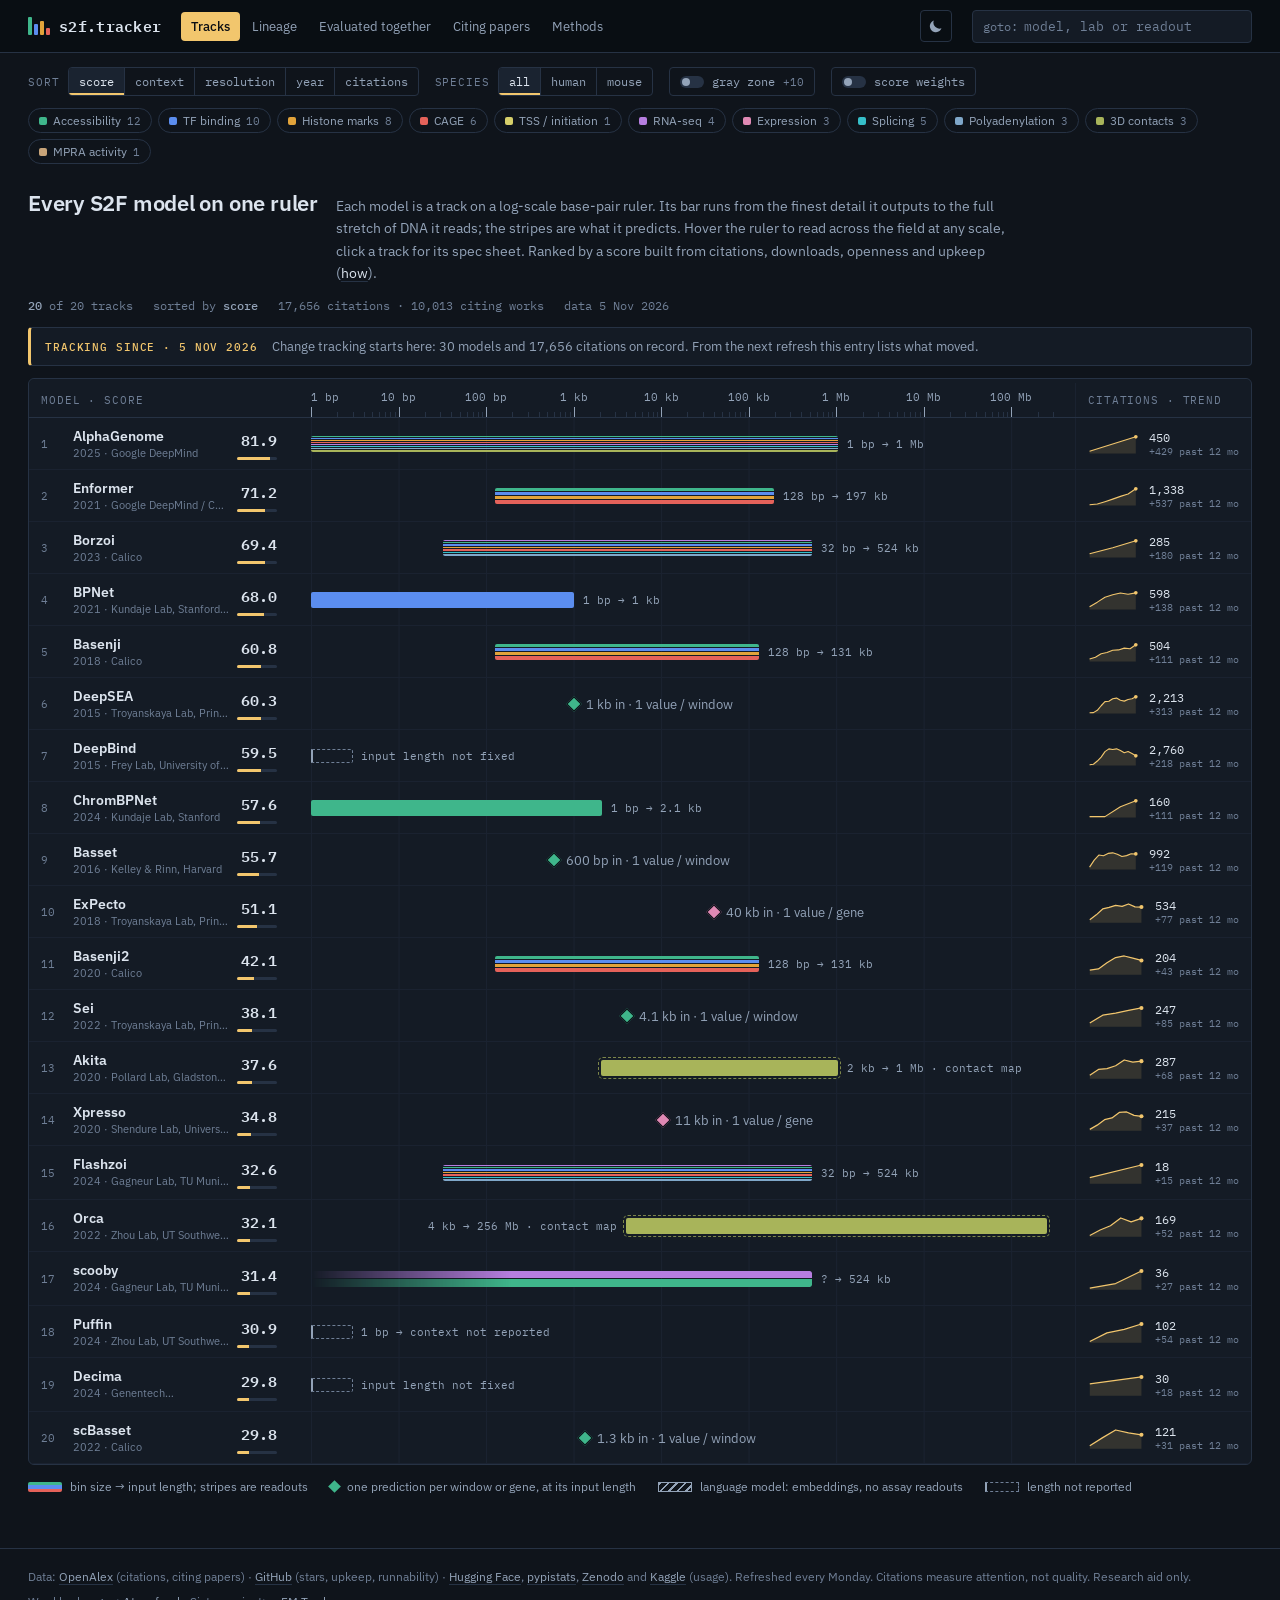
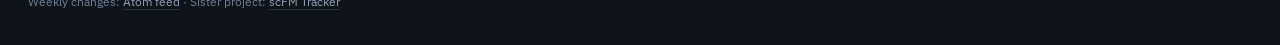
==== index.html @ 0fd6cc54 "feat: toggle for light background mode" ====
<!DOCTYPE html>
<html lang="en">
<head>
<meta charset="utf-8">
<meta name="viewport" content="width=device-width, initial-scale=1, viewport-fit=cover">
<title>S2F Tracker — sequence-to-function models, mapped</title>
<meta name="description" content="Every sequence-to-function model drawn on one base-pair ruler: how much DNA it reads, how finely it predicts, what it predicts, and whether anyone cites, downloads or maintains it.">
<link rel="canonical" href="https://eastmanmd.github.io/S2F-tracker/">
<meta property="og:type" content="website">
<meta property="og:site_name" content="S2F Tracker">
<meta property="og:url" content="https://eastmanmd.github.io/S2F-tracker/">
<meta property="og:title" content="Sequence-to-Function Model Tracker">
<meta property="og:description" content="Every sequence-to-function model on one base-pair ruler, ranked by citations, real usage and upkeep.">
<meta name="twitter:card" content="summary">
<meta name="theme-color" content="#0a0e14">
<link rel="alternate" type="application/atom+xml" title="S2F Tracker — weekly changes" href="feed.xml">
<link rel="preconnect" href="https://fonts.googleapis.com">
<link rel="preconnect" href="https://fonts.gstatic.com" crossorigin>
<link rel="stylesheet" href="https://fonts.googleapis.com/css2?family=IBM+Plex+Mono:wght@400;500;600&family=IBM+Plex+Sans:ital,wght@0,400;0,500;0,600;1,400&display=swap">
<link rel="stylesheet" href="styles.css">
<script>/* set the saved theme before first paint, so a light-mode visitor never sees a dark flash */
try { if (localStorage.getItem("s2f-theme") === "light") document.documentElement.dataset.theme = "light"; } catch (e) {}</script>
</head>
<body>
<a class="skip" href="#main">Skip to content</a>

<header class="bar" id="bar">
  <div class="wrap bar-in">
    <a class="brand" href="#v=tracks" aria-label="S2F Tracker home">
      <span class="logo" aria-hidden="true"><i class="nt-a"></i><i class="nt-c"></i><i class="nt-g"></i><i class="nt-t"></i></span>
      <span>s2f.tracker</span>
    </a>
    <nav class="nav" aria-label="Views">
      <a href="#v=tracks" data-view="tracks">Tracks</a>
      <a href="#v=lineage" data-view="lineage">Lineage</a>
      <a href="#v=pairs" data-view="pairs">Evaluated together</a>
      <a href="#v=papers" data-view="papers">Citing papers</a>
      <a href="#v=methods" data-view="methods">Methods</a>
    </nav>
    <button class="theme" id="theme-btn" type="button" aria-label="Switch to light background" title="Switch to light background">
      <svg class="moon" viewBox="0 0 16 16" aria-hidden="true"><path d="M13.5 10.2A6 6 0 0 1 5.8 2.5a6 6 0 1 0 7.7 7.7z" fill="currentColor"/></svg>
      <svg class="sun" viewBox="0 0 16 16" aria-hidden="true"><circle cx="8" cy="8" r="3.2" fill="currentColor"/><g stroke="currentColor" stroke-width="1.4" stroke-linecap="round"><path d="M8 1v1.6M8 13.4V15M1 8h1.6M13.4 8H15M3 3l1.1 1.1M11.9 11.9 13 13M3 13l1.1-1.1M11.9 4.1 13 3"/></g></svg>
    </button>
    <label class="goto"><span>goto:</span><input id="q" type="search" placeholder="model, lab or readout" autocomplete="off" spellcheck="false"></label>
  </div>
</header>

<main id="main" class="wrap">
  <div id="loading" class="loading">Loading data…</div>
  <div id="load-error" class="load-error" hidden></div>

  <!-- shared controls: shown on the views that filter models -->
  <section class="controls" id="controls" hidden aria-label="Filters">
    <div class="ctl-row">
      <div class="ctl" id="ctl-sort"><span>sort</span>
        <div class="seg"><button data-sort="score">score</button><button data-sort="context">context</button><button data-sort="resolution">resolution</button><button data-sort="year">year</button><button data-sort="citations">citations</button></div>
      </div>
      <div class="ctl"><span>species</span>
        <div class="seg"><button data-sp="all">all</button><button data-sp="human">human</button><button data-sp="mouse">mouse</button></div>
      </div>
      <button class="toggle" data-gray type="button"><i aria-hidden="true"></i>gray zone <small id="gray-count"></small></button>
      <button class="toggle" id="weights-btn" type="button" aria-expanded="false" aria-controls="weights"><i aria-hidden="true"></i>score weights</button>
    </div>
    <div class="weights" id="weights" hidden></div>
    <div class="chips" id="chips" role="group" aria-label="Readouts"></div>
  </section>

  <section id="view-tracks" class="view" hidden></section>
  <section id="view-lineage" class="view" hidden></section>
  <section id="view-pairs" class="view" hidden></section>
  <section id="view-papers" class="view" hidden></section>
  <section id="view-methods" class="view" hidden></section>
</main>

<footer class="foot wrap">
  <p>Data: <a href="https://openalex.org/" rel="noopener">OpenAlex</a> (citations, citing papers) ·
    <a href="https://docs.github.com/rest" rel="noopener">GitHub</a> (stars, upkeep, runnability) ·
    <a href="https://huggingface.co/" rel="noopener">Hugging Face</a>,
    <a href="https://pypistats.org/" rel="noopener">pypistats</a>,
    <a href="https://zenodo.org/" rel="noopener">Zenodo</a> and
    <a href="https://www.kaggle.com/models" rel="noopener">Kaggle</a> (usage).
    Refreshed every Monday. Citations measure attention, not quality. Research aid only.</p>
  <p>Weekly changes: <a href="feed.xml">Atom feed</a> · Sister project: <a href="https://eastmanmd.github.io/scFM-tracker/" rel="noopener">scFM Tracker</a></p>
</footer>

<aside class="drawer" id="drawer" aria-label="Model details" tabindex="-1" hidden></aside>
<div class="scrim" id="scrim" hidden></div>
<script src="app.js"></script>
</body>
</html>
---- styles.css ----
/* S2F Tracker — genome-browser look. Dark only: the readout colours are
   tuned against slate, and a light variant would need a second palette. */
:root{
  color-scheme:dark;
  --deep:#0a0e14; --bg:#0f141b; --panel:#141b25; --raise:#1a2330; --line:#263244; --grid:#1a2230;
  --ink:#dce4ee; --ink2:#93a3b8; --dim:#6f7f96; --hi:#f2c66d; --sel:#1b2738; --bad:#e5625a; --good:#3fb68b;
  --r-access:#3fb68b; --r-tf:#5b8def; --r-histone:#e2a33a; --r-cage:#e5625a; --r-rna:#b67ee0;
  --r-expr:#e089b4; --r-splice:#36bfc9; --r-contact:#a8b45a; --r-mpra:#c8a479; --r-polya:#7fa7c9; --r-tss:#d6cf6a;
  --c-core:#dce4ee; --c-derivative:#f2c66d; --c-gray:#64738a;
  --sans:"IBM Plex Sans",system-ui,-apple-system,"Segoe UI",sans-serif;
  --mono:"IBM Plex Mono",ui-monospace,SFMono-Regular,Menlo,monospace;
  --barh:52px;
  --on-hi:#0a0e14; --hi-soft:rgba(242,198,109,.14); --scrim:rgba(5,8,12,.55); --shadow:rgba(0,0,0,.4);
}
/* light background: same layout, darker readout colours so thin stripes and
   small labels keep their contrast on white */
:root[data-theme="light"]{
  color-scheme:light;
  --deep:#ffffff; --bg:#f4f6f9; --panel:#ffffff; --raise:#eef2f6; --line:#d3dae3; --grid:#e7ebf0;
  --ink:#16202c; --ink2:#46566b; --dim:#647184; --hi:#9a6a0c; --sel:#fbf1d9; --bad:#c2412f; --good:#1d8459;
  --r-access:#1f9a6b; --r-tf:#3a6cd6; --r-histone:#c4821a; --r-cage:#d0473e; --r-rna:#9157c7;
  --r-expr:#c8568d; --r-splice:#1a97a3; --r-contact:#7a872b; --r-mpra:#9c7b4b; --r-polya:#4d7ca6; --r-tss:#a3951b;
  --on-hi:#ffffff; --hi-soft:rgba(154,106,12,.12); --scrim:rgba(20,28,40,.35); --shadow:rgba(20,28,40,.18);
}
*,*::before,*::after{box-sizing:border-box}
html{-webkit-text-size-adjust:100%;scroll-padding-top:calc(var(--barh) + 12px)}
body{margin:0;background:var(--bg);color:var(--ink);font:14px/1.5 var(--sans);-webkit-font-smoothing:antialiased;overflow-x:hidden}
a{color:var(--ink);text-decoration-color:var(--line);text-underline-offset:3px}
a:hover{text-decoration-color:var(--hi)}
button{font:inherit;color:inherit;background:none;border:0;padding:0;cursor:pointer}
:focus-visible{outline:2px solid var(--hi);outline-offset:2px}
[hidden]{display:none!important}
.wrap{width:100%;max-width:1320px;margin-inline:auto;padding-inline:max(16px,env(safe-area-inset-left,0px)) max(16px,env(safe-area-inset-right,0px))}
@media (min-width:900px){.wrap{padding-inline:28px}}
.skip{position:absolute;left:-9999px;top:8px;z-index:100;background:var(--hi);color:var(--on-hi);padding:6px 10px;border-radius:3px}
.skip:focus{left:8px}
.mono{font-family:var(--mono)}
.dim{color:var(--dim)}

/* ---------- top bar ---------- */
.bar{position:sticky;top:0;z-index:30;background:color-mix(in srgb,var(--deep) 94%,transparent);backdrop-filter:blur(8px);border-bottom:1px solid var(--line);padding-top:env(safe-area-inset-top,0px)}
.bar-in{display:flex;align-items:center;gap:8px 20px;min-height:var(--barh)}
.brand{display:flex;align-items:center;gap:9px;font:600 15px var(--mono);letter-spacing:.02em;color:var(--ink);text-decoration:none;white-space:nowrap}
.logo{display:grid;grid-template-columns:repeat(4,4px);gap:2px;height:18px;align-items:end}
.logo i{display:block;border-radius:1px}
.nt-a{height:100%;background:var(--r-access)}.nt-c{height:60%;background:var(--r-tf)}.nt-g{height:80%;background:var(--r-histone)}.nt-t{height:40%;background:var(--r-cage)}
.nav{display:flex;gap:2px;overflow-x:auto;scrollbar-width:none}
.nav::-webkit-scrollbar{display:none}
.nav a{padding:6px 10px;border-radius:4px;font:13px var(--sans);color:var(--ink2);text-decoration:none;white-space:nowrap}
.nav a:hover{color:var(--ink);background:var(--raise)}
.nav a[aria-current="page"]{color:var(--on-hi);background:var(--hi);font-weight:500}
.theme{margin-left:auto;flex:none;display:inline-grid;place-items:center;width:32px;height:32px;border:1px solid var(--line);border-radius:4px;color:var(--ink2)}
.theme:hover{border-color:var(--hi);color:var(--ink)}
.theme svg{width:16px;height:16px}
.theme .sun{display:none}
:root[data-theme="light"] .theme .sun{display:block}
:root[data-theme="light"] .theme .moon{display:none}
.goto{flex:0 1 280px;min-width:0;display:flex;align-items:center;gap:6px;background:var(--panel);border:1px solid var(--line);border-radius:4px;padding:0 10px}
.goto:focus-within{border-color:var(--hi)}
.goto span{font:12px var(--mono);color:var(--dim)}
.goto input{flex:1;min-width:0;background:transparent;border:0;outline:none;color:var(--ink);font:13px var(--mono);padding:7px 0}
.goto input::placeholder{color:var(--dim)}
@media (max-width:860px){
  .bar-in{flex-wrap:wrap;padding-block:8px;gap:8px 12px}
  .nav{order:3;flex-basis:100%;margin-inline:-6px}
  .goto{flex:1 1 160px}
}

/* ---------- shared bits ---------- */
main{padding-bottom:40px;min-height:60vh}
.loading,.load-error{padding:48px 0;font:13px var(--mono);color:var(--dim)}
.load-error{color:var(--bad)}
.view-head{display:flex;flex-wrap:wrap;align-items:baseline;gap:6px 18px;padding-block:22px 6px}
.view-head h1{margin:0;font:600 22px/1.2 var(--sans);letter-spacing:-.01em}
.lede{margin:0;flex-basis:100%;max-width:86ch;color:var(--ink2);font-size:14px;line-height:1.6}
.status{display:flex;flex-wrap:wrap;gap:4px 20px;padding-block:6px 12px;font:12px/1.5 var(--mono);color:var(--dim)}
.status b{color:var(--ink2);font-weight:500}
.eyebrow{margin:0;font:11px var(--mono);color:var(--dim);text-transform:uppercase;letter-spacing:.1em}
.panel{border:1px solid var(--line);border-radius:6px;background:var(--panel)}
.empty{padding:28px 16px;font:13px var(--mono);color:var(--dim)}
.btn{display:inline-flex;align-items:center;gap:6px;padding:6px 11px;border:1px solid var(--line);border-radius:4px;font:12px var(--mono);color:var(--ink2)}
.btn:hover{border-color:var(--hi);color:var(--ink)}
.tag{display:inline-block;font:500 10px/1.6 var(--mono);text-transform:uppercase;letter-spacing:.06em;color:var(--hi)}
.tag.g{color:var(--dim)}

/* ---------- controls ---------- */
.controls{padding-top:14px}
.ctl-row{display:flex;flex-wrap:wrap;align-items:center;gap:10px 16px}
.ctl{display:flex;flex-wrap:wrap;align-items:center;gap:8px}
.ctl>span{font:11px var(--mono);color:var(--dim);text-transform:uppercase;letter-spacing:.08em}
.seg{display:inline-flex;border:1px solid var(--line);border-radius:4px;overflow:hidden;max-width:100%;overflow-x:auto;scrollbar-width:none}
.seg button{padding:6px 10px;font:12px var(--mono);color:var(--ink2);white-space:nowrap}
.seg button+button{border-left:1px solid var(--line)}
.seg button:hover{color:var(--ink)}
.seg button[aria-pressed="true"]{background:var(--raise);color:var(--ink);box-shadow:inset 0 -2px 0 var(--hi)}
.toggle{display:inline-flex;align-items:center;gap:8px;padding:6px 10px;border:1px solid var(--line);border-radius:4px;font:12px var(--mono);color:var(--ink2)}
.toggle small{color:var(--dim);font-size:11px}
.toggle i{width:24px;height:12px;border-radius:6px;background:var(--line);position:relative;flex:none}
.toggle i::after{content:"";position:absolute;top:2px;left:2px;width:8px;height:8px;border-radius:50%;background:var(--ink2);transition:left .15s}
.toggle[aria-pressed="true"],.toggle[aria-expanded="true"]{color:var(--ink)}
.toggle[aria-pressed="true"] i,.toggle[aria-expanded="true"] i{background:var(--hi)}
.toggle[aria-pressed="true"] i::after,.toggle[aria-expanded="true"] i::after{left:14px;background:var(--deep)}
.chips{display:flex;flex-wrap:wrap;gap:6px;padding-block:12px 4px}
.chip{display:inline-flex;align-items:center;gap:6px;padding:4px 10px;border:1px solid var(--line);border-radius:999px;font:12px var(--sans);color:var(--ink2)}
.chip i{width:8px;height:8px;border-radius:2px;background:var(--c)}
.chip small{font:11px var(--mono);color:var(--dim)}
button.chip:hover{color:var(--ink);border-color:var(--c)}
.chip[aria-pressed="true"]{color:var(--ink);border-color:var(--c);background:color-mix(in srgb,var(--c) 18%,transparent)}
.chip.clear{border-style:dashed}

/* weights */
.weights{margin-top:12px;padding:14px 16px;border:1px solid var(--line);border-radius:6px;background:var(--panel)}
.w-grid{display:grid;grid-template-columns:repeat(auto-fit,minmax(180px,1fr));gap:12px 22px}
.w-item label{display:flex;justify-content:space-between;gap:8px;font:12px var(--sans);color:var(--ink2)}
.w-item label b{font:500 12px var(--mono);color:var(--ink)}
.w-item small{display:block;font-size:11px;color:var(--dim);line-height:1.4;margin-top:2px}
.w-item input{width:100%;accent-color:var(--hi);margin:6px 0 0}
.w-foot{display:flex;flex-wrap:wrap;align-items:center;gap:8px 16px;margin-top:12px;font:12px var(--mono);color:var(--dim)}
.w-foot .btn{margin-left:auto}

/* ---------- tracks ---------- */
.changes{display:flex;flex-wrap:wrap;align-items:baseline;gap:4px 14px;margin-bottom:12px;padding:9px 14px;border:1px solid var(--line);border-left:3px solid var(--hi);border-radius:4px;background:var(--panel);font-size:13px;color:var(--ink2)}
.changes b{font:500 11px var(--mono);color:var(--hi);text-transform:uppercase;letter-spacing:.08em}
.changes ul{display:contents;list-style:none}
.changes li{margin:0}
.grid{position:relative;border:1px solid var(--line);border-radius:6px;background:var(--panel);overflow:clip}
.head,.row{display:grid;grid-template-columns:260px minmax(0,1fr) 176px}
.head{position:sticky;top:calc(var(--barh) + env(safe-area-inset-top,0px));z-index:5;background:var(--panel);border-bottom:1px solid var(--line);border-radius:6px 6px 0 0}
.hcell{padding:10px 12px;font:11px var(--mono);color:var(--dim);text-transform:uppercase;letter-spacing:.08em;align-self:end}
.hs{border-left:1px solid var(--grid)}
.trk{padding-inline:22px;min-width:0}
.in{position:relative;height:100%;min-height:50px;background-image:linear-gradient(to right,var(--grid) 1px,transparent 1px);background-size:calc(100% / 8.4771) 100%}
.ruler{min-height:38px;background-image:none}
.tk{position:absolute;bottom:0;width:1px;height:5px;background:var(--line)}
.tk.maj{height:10px;background:var(--ink2)}
.tl{position:absolute;bottom:13px;transform:translateX(-50%);font:11px var(--mono);color:var(--ink2);white-space:nowrap}
.row{border-bottom:1px solid var(--grid);cursor:pointer}
.row:last-of-type{border-bottom:0}
.row:hover{background:var(--raise)}
.row[aria-selected="true"]{background:var(--sel);box-shadow:inset 3px 0 0 var(--hi)}
.lab{display:grid;grid-template-columns:24px minmax(0,1fr) auto;gap:1px 8px;align-items:center;padding:9px 12px;min-width:0}
.rank{grid-row:1 / span 2;font:11px var(--mono);color:var(--dim);font-variant-numeric:tabular-nums}
.name{font:600 14px var(--sans);color:var(--ink);white-space:nowrap;overflow:hidden;text-overflow:ellipsis}
.meta{grid-column:2;font:11px var(--sans);color:var(--dim);white-space:nowrap;overflow:hidden;text-overflow:ellipsis}
.meta .tag{margin-left:6px}
.score{grid-column:3;grid-row:1 / span 2;display:grid;justify-items:end;gap:4px;font:600 15px var(--mono);color:var(--ink);font-variant-numeric:tabular-nums}
.score .delta{font:500 10px var(--mono)}
.meter{width:40px;height:3px;background:var(--line);border-radius:2px;overflow:hidden}
.meter i{display:block;height:100%;background:var(--hi)}
.tbar{position:absolute;top:50%;transform:translateY(-50%);height:16px;min-width:3px;display:flex;flex-direction:column;gap:1px;border-radius:2px;overflow:hidden}
.tbar span{flex:1;background:var(--c)}
.tbar.lm{background:repeating-linear-gradient(135deg,var(--ink2) 0 1.5px,transparent 1.5px 6px);border:1px solid var(--ink2)}
.tbar.cm{outline:1px dashed color-mix(in srgb,var(--r-contact) 70%,transparent);outline-offset:2px}
.dot{position:absolute;top:50%;width:11px;height:11px;transform:translate(-50%,-50%) rotate(45deg);background:var(--c);border:1px solid var(--deep)}
.unk{position:absolute;top:50%;transform:translateY(-50%);height:14px;width:42px;border:1px dashed var(--dim);border-left:2px solid var(--ink2);border-radius:0 2px 2px 0}
.bl{position:absolute;top:50%;transform:translateY(-50%);padding-left:9px;font:11px var(--mono);color:var(--ink2);white-space:nowrap;pointer-events:none}
.bl.dl{padding-left:12px}
.bl.ul{padding-left:50px}
.bl.over{padding:1px 6px;margin-right:2px;background:color-mix(in srgb,var(--panel) 88%,transparent);border-radius:3px}
.row:hover .bl.over{background:color-mix(in srgb,var(--raise) 88%,transparent)}
.bl.flip{transform:translate(-100%,-50%);padding-left:0;padding-right:9px}
.sp{display:flex;align-items:center;gap:10px;padding:6px 12px;border-left:1px solid var(--grid);font:12px var(--mono);font-variant-numeric:tabular-nums;color:var(--ink)}
.sp small{display:block;color:var(--dim);font-size:10px;white-space:nowrap}
.xh{position:absolute;top:0;bottom:0;width:1px;background:var(--hi);pointer-events:none;z-index:6;opacity:.85}
.tip{position:absolute;z-index:7;pointer-events:none;background:var(--deep);border:1px solid var(--hi);border-radius:4px;padding:7px 9px;font:11px/1.5 var(--mono);color:var(--ink2);white-space:nowrap}
.tip b{color:var(--hi);font-weight:600}
.legend{display:flex;flex-wrap:wrap;gap:8px 22px;padding-block:14px;font:12px var(--sans);color:var(--ink2)}
.legend span{display:inline-flex;align-items:center;gap:8px}
.lg-bar{width:34px;height:10px;border-radius:2px;background:linear-gradient(var(--r-access) 0 33%,var(--r-tf) 33% 66%,var(--r-cage) 66%)}
.lg-dot{width:9px;height:9px;transform:rotate(45deg);background:var(--r-access)}
.lg-lm{width:34px;height:10px;border:1px solid var(--ink2);background:repeating-linear-gradient(135deg,var(--ink2) 0 1.5px,transparent 1.5px 6px)}
.lg-unk{width:34px;height:10px;border:1px dashed var(--dim);border-left:2px solid var(--ink2)}
@media (max-width:860px){
  .head,.row{grid-template-columns:minmax(0,1fr)}
  .hl,.hs,.sp{display:none}
  .lab{padding-bottom:0}
  .tl.odd{display:none}
  .trk{padding-inline:16px}
  .in{min-height:40px}
}

/* ---------- drawer ---------- */
.drawer{position:fixed;top:0;right:0;bottom:0;z-index:45;width:min(500px,100%);overflow:auto;overscroll-behavior:contain;background:var(--panel);border-left:1px solid var(--line);box-shadow:-24px 0 48px var(--shadow);
  padding:calc(env(safe-area-inset-top,0px) + 18px) max(22px,env(safe-area-inset-right,0px)) calc(env(safe-area-inset-bottom,0px) + 32px) 22px;
  transform:translateX(100%);visibility:hidden;transition:transform .22s ease,visibility 0s linear .22s}
.drawer.open{transform:none;visibility:visible;transition:transform .22s ease}
.scrim{position:fixed;inset:0;z-index:40;background:var(--scrim)}
@media (min-width:1200px){.scrim{background:transparent}}
.close{float:right;font:11px var(--mono);color:var(--ink2);border:1px solid var(--line);border-radius:3px;padding:4px 8px}
.close:hover{border-color:var(--hi);color:var(--ink)}
.d-eye{margin:0;font:11px var(--mono);color:var(--hi);text-transform:uppercase;letter-spacing:.1em}
.d-name{margin:6px 0 2px;font:600 28px/1.1 var(--sans);color:var(--ink)}
.d-org{margin:0;font:13px var(--sans);color:var(--ink2)}
.d-note{margin:14px 0 0;font:14px/1.6 var(--sans);color:var(--ink)}
.d-h{margin:26px 0 10px;font:11px var(--mono);color:var(--dim);text-transform:uppercase;letter-spacing:.1em;display:flex;justify-content:space-between;gap:10px}
.d-h span{text-transform:none;letter-spacing:0}
.mini{position:relative;height:34px;border-bottom:1px solid var(--line);margin:18px 0 22px}
.mini .tbar{height:12px}
.mini .tl{bottom:auto;top:30px;font-size:10px;color:var(--dim)}
.mini .tk{bottom:-1px}
.dl{display:grid;grid-template-columns:auto minmax(0,1fr);gap:6px 18px;margin:0;font:13px var(--sans)}
.dl dt{color:var(--dim)}
.dl dd{margin:0;color:var(--ink);font:12.5px/1.5 var(--mono);overflow-wrap:anywhere}
.dl dd small{color:var(--dim);font-size:11px}
.comp{display:grid;grid-template-columns:118px minmax(0,1fr) 44px;align-items:center;gap:10px;font:12px var(--sans);color:var(--ink2);margin-bottom:7px}
.comp div{height:6px;background:var(--line);border-radius:3px;overflow:hidden}
.comp div i{display:block;height:100%;background:var(--hi)}
.comp b{font:500 12px var(--mono);color:var(--ink);text-align:right}
.comp.miss{color:var(--dim)}
.comp.miss div{background:repeating-linear-gradient(90deg,var(--line) 0 4px,transparent 4px 8px)}
.note{margin:8px 0 0;font-size:12px;line-height:1.5;color:var(--dim)}
.sig{display:grid;grid-template-columns:18px 104px minmax(0,1fr);gap:4px 8px;font-size:12.5px;align-items:baseline;margin-bottom:4px}
.sig .ok{color:var(--good)}.sig .no{color:var(--bad)}.sig .na{color:var(--dim)}
.sig span:last-child{color:var(--dim);font-size:12px}
.stack{display:flex;height:8px;border-radius:4px;overflow:hidden;background:var(--line);margin:4px 0 6px}
.stack i{display:block;height:100%}
.keys{display:flex;flex-wrap:wrap;gap:4px 14px;font:11.5px var(--mono);color:var(--ink2)}
.keys span{display:inline-flex;align-items:center;gap:6px}
.keys i{width:8px;height:8px;border-radius:2px}
.lin{display:flex;flex-wrap:wrap;align-items:center;gap:6px;font:12px var(--mono);color:var(--dim)}
.lin button{padding:4px 9px;border:1px solid var(--line);border-radius:3px;color:var(--ink)}
.lin button:hover{border-color:var(--hi)}
.lin .cur{padding:4px 9px;border-radius:3px;background:var(--hi);color:var(--on-hi)}
.plist{list-style:none;margin:0;padding:0}
.plist li{padding:9px 0;border-top:1px solid var(--grid)}
.plist li:first-child{border-top:0}
.ptitle{font-size:13.5px;line-height:1.45;color:var(--ink)}
.pmeta{font:11.5px/1.5 var(--mono);color:var(--dim);margin-top:2px}
.pmeta .u{color:var(--ink2)}
.u-application{color:var(--r-access)!important}.u-benchmark{color:var(--hi)!important}.u-extension{color:var(--r-tf)!important}.u-review{color:var(--r-rna)!important}
.more{margin-top:10px}
.pairs-mini{display:flex;flex-wrap:wrap;gap:6px}
.pairs-mini button{display:inline-flex;gap:6px;align-items:baseline;padding:4px 9px;border:1px solid var(--line);border-radius:3px;font:12px var(--mono);color:var(--ink)}
.pairs-mini button small{color:var(--dim)}
.pairs-mini button:hover{border-color:var(--hi)}

/* ---------- lineage ---------- */
.tree{overflow-x:auto;padding:6px 0 4px}
.tree svg{display:block;min-width:900px;width:100%;height:auto}
.tree .node{cursor:pointer}
.tree .node:hover circle,.tree .node:focus-visible circle{stroke:var(--hi);stroke-width:2.5}
.tree .node:focus{outline:none}

/* ---------- pairs ---------- */
.pairs-layout{display:grid;grid-template-columns:minmax(0,1fr) 340px;gap:20px;align-items:start}
@media (max-width:1100px){.pairs-layout{grid-template-columns:minmax(0,1fr)}}
.matrix-wrap{overflow:auto;padding:12px}
.matrix{border-collapse:separate;border-spacing:2px;font:11px var(--mono)}
.matrix th{font-weight:400;color:var(--ink2);white-space:nowrap}
.matrix thead th{height:110px;vertical-align:bottom;padding:0}
.matrix thead th div{writing-mode:vertical-rl;transform:rotate(180deg);padding:4px 0;margin-inline:auto}
.matrix tbody th{text-align:right;padding-right:6px}
.matrix td{width:24px;height:24px;min-width:24px;padding:0;text-align:center;border-radius:2px;color:var(--on-hi);font-variant-numeric:tabular-nums}
.matrix td button{width:100%;height:100%;font:inherit;color:inherit}
.matrix td.self{background:transparent}
.matrix td.zero{background:var(--grid)}
.matrix td.on{outline:2px solid var(--hi);outline-offset:1px}
.side h2{margin:0 0 4px;font:600 15px var(--sans)}
.side .panel{padding:14px 16px}
.toplist{list-style:none;margin:0;padding:0;counter-reset:t}
.toplist li{display:grid;grid-template-columns:22px minmax(0,1fr) auto;gap:8px;align-items:baseline;padding:6px 0;border-top:1px solid var(--grid);font-size:13px}
.toplist li:first-child{border-top:0}
.toplist li::before{counter-increment:t;content:counter(t);font:11px var(--mono);color:var(--dim)}
.toplist button{text-align:left;color:var(--ink)}
.toplist button:hover{color:var(--hi)}
.toplist b{font:500 12px var(--mono);color:var(--ink2)}

/* ---------- papers ---------- */
.pfilters{display:flex;flex-wrap:wrap;gap:10px 16px;align-items:center;padding-block:4px 14px}
.pfilters select{background:var(--panel);color:var(--ink);border:1px solid var(--line);border-radius:4px;padding:6px 8px;font:12px var(--mono);max-width:100%}
.papers{padding:4px 16px}
.papers .plist li{display:grid;grid-template-columns:92px minmax(0,1fr);gap:4px 16px;padding:12px 0}
.pdate{font:12px var(--mono);color:var(--dim);padding-top:2px}
.pmods{display:flex;flex-wrap:wrap;gap:4px;margin-top:6px}
.pmods button{font:11px var(--mono);padding:1px 7px;border:1px solid var(--line);border-radius:3px;color:var(--ink2)}
.pmods button:hover{border-color:var(--hi);color:var(--ink)}
@media (max-width:640px){.papers .plist li{grid-template-columns:minmax(0,1fr)}}

/* ---------- methods ---------- */
.prose{max-width:76ch;padding-bottom:20px}
.prose h2{margin:30px 0 8px;font:600 17px var(--sans)}
.prose p,.prose li{color:var(--ink2);line-height:1.65}
.prose strong{color:var(--ink);font-weight:600}
.prose code{font:12.5px var(--mono);color:var(--ink);background:var(--raise);padding:1px 5px;border-radius:3px}
.prose table{border-collapse:collapse;font-size:13px;margin:8px 0;width:100%}
.prose th,.prose td{text-align:left;padding:6px 10px 6px 0;border-bottom:1px solid var(--grid);vertical-align:top}
.prose th{font:11px var(--mono);color:var(--dim);text-transform:uppercase;letter-spacing:.06em;font-weight:400}
.prose td{color:var(--ink2)}
.prose td:first-child{color:var(--ink);white-space:nowrap}

/* ---------- footer ---------- */
.foot{border-top:1px solid var(--line);padding-block:18px calc(env(safe-area-inset-bottom,0px) + 28px);font-size:12px;color:var(--dim);line-height:1.6}
.foot p{margin:0 0 6px}
.foot a{color:var(--ink2)}

@media (prefers-reduced-motion:reduce){*{transition:none!important}}

/* phones: keep the filters to a few lines so the tracks start sooner */
@media (max-width:640px){
  .chips{flex-wrap:nowrap;overflow-x:auto;scrollbar-width:none;margin-inline:-16px;padding-inline:16px}
  .chips::-webkit-scrollbar{display:none}
  .chip{flex:none}
  .ctl-row{gap:8px 10px}
  .ctl{flex-wrap:nowrap;min-width:0;max-width:100%}
  .view-head h1{font-size:19px}
  .lede{font-size:13.5px}
  .changes{font-size:12.5px}
}
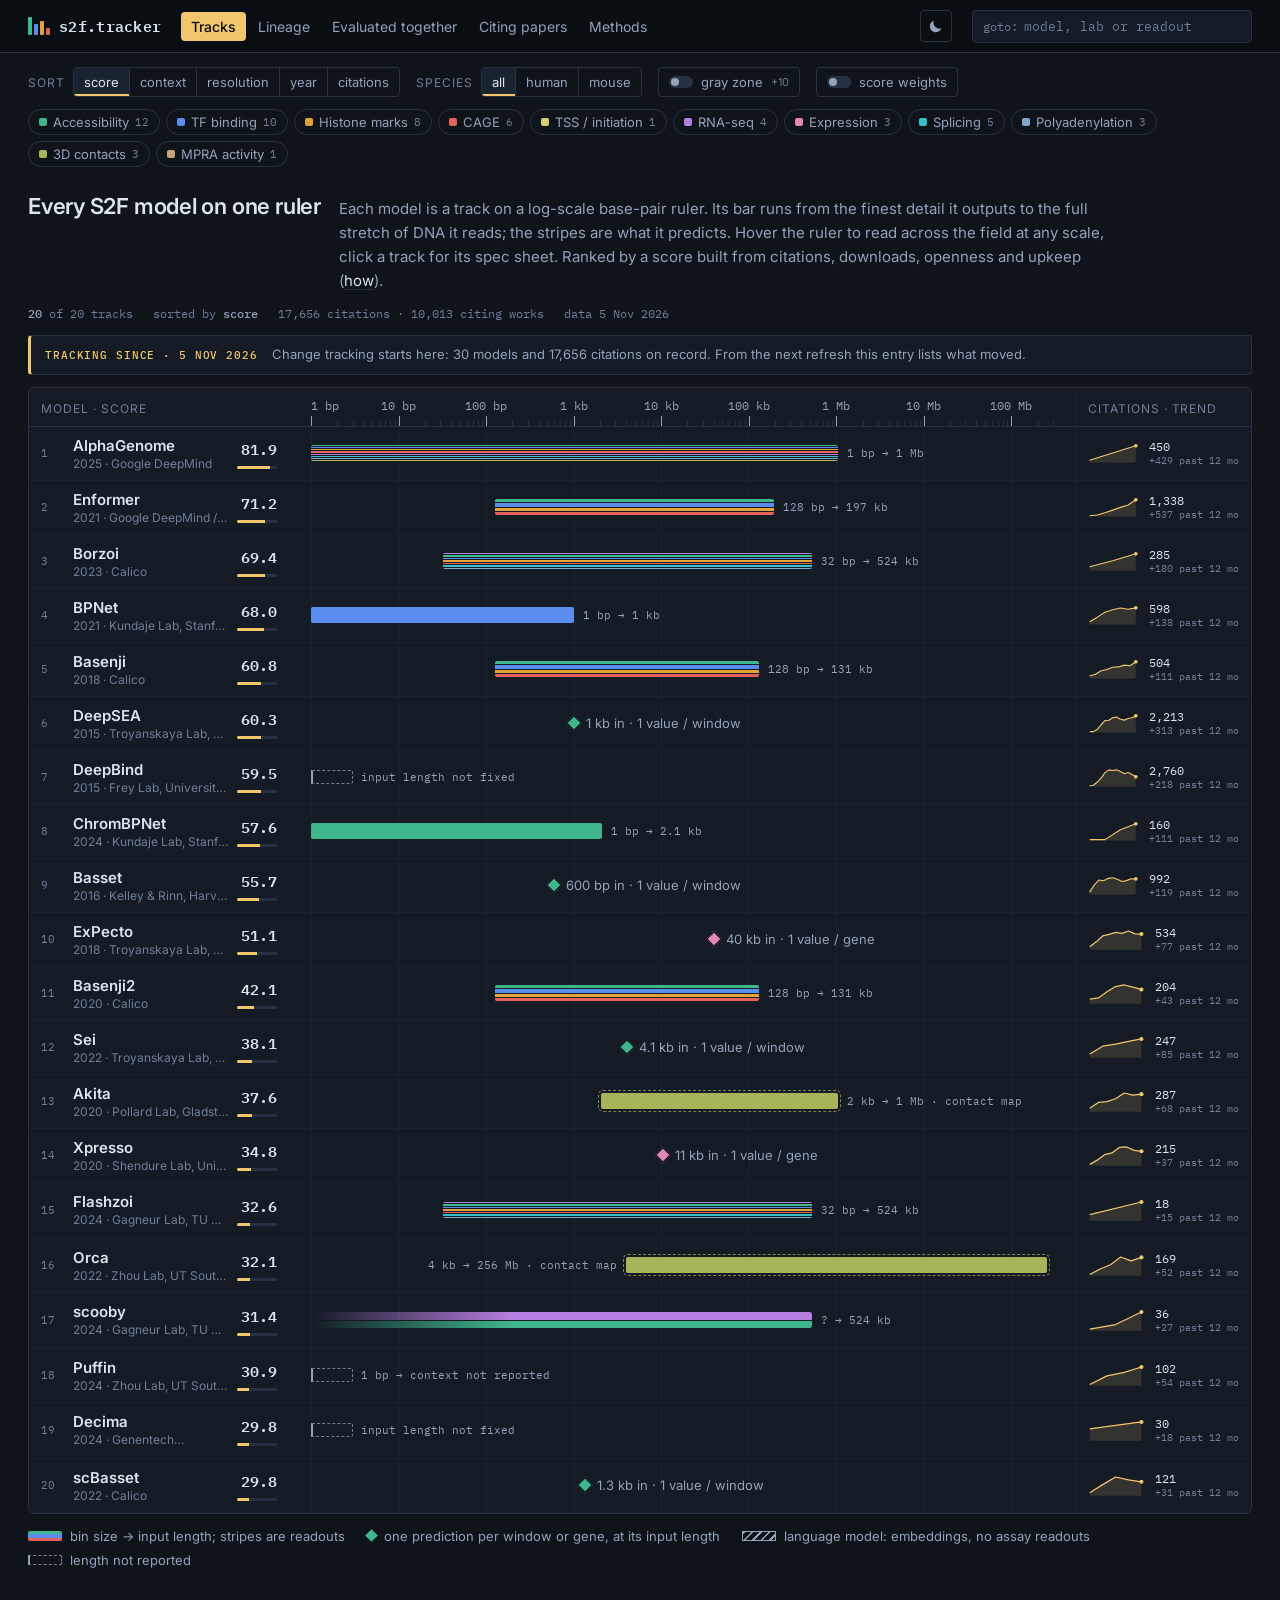
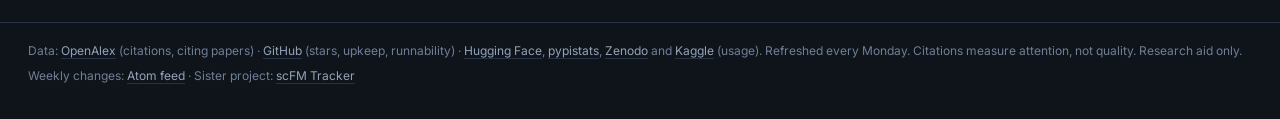
==== commit 4145f7a4: "update theme" ====
--- a/index.html
+++ b/index.html
@@ -16,7 +16,7 @@
 <link rel="alternate" type="application/atom+xml" title="S2F Tracker — weekly changes" href="feed.xml">
 <link rel="preconnect" href="https://fonts.googleapis.com">
 <link rel="preconnect" href="https://fonts.gstatic.com" crossorigin>
-<link rel="stylesheet" href="https://fonts.googleapis.com/css2?family=IBM+Plex+Mono:wght@400;500;600&family=IBM+Plex+Sans:ital,wght@0,400;0,500;0,600;1,400&display=swap">
+<link rel="stylesheet" href="https://fonts.googleapis.com/css2?family=IBM+Plex+Mono:wght@400;500;600&family=Inter:ital,wght@0,400;0,500;0,600;1,400&display=swap">
 <link rel="stylesheet" href="styles.css">
 <script>/* set the saved theme before first paint, so a light-mode visitor never sees a dark flash */
 try { if (localStorage.getItem("s2f-theme") === "light") document.documentElement.dataset.theme = "light"; } catch (e) {}</script>
--- a/styles.css
+++ b/styles.css
@@ -7,7 +7,7 @@
   --r-access:#3fb68b; --r-tf:#5b8def; --r-histone:#e2a33a; --r-cage:#e5625a; --r-rna:#b67ee0;
   --r-expr:#e089b4; --r-splice:#36bfc9; --r-contact:#a8b45a; --r-mpra:#c8a479; --r-polya:#7fa7c9; --r-tss:#d6cf6a;
   --c-core:#dce4ee; --c-derivative:#f2c66d; --c-gray:#64738a;
-  --sans:"IBM Plex Sans",system-ui,-apple-system,"Segoe UI",sans-serif;
+  --sans:"Inter",system-ui,-apple-system,"Segoe UI",sans-serif;
   --mono:"IBM Plex Mono",ui-monospace,SFMono-Regular,Menlo,monospace;
   --barh:52px;
   --on-hi:#0a0e14; --hi-soft:rgba(242,198,109,.14); --scrim:rgba(5,8,12,.55); --shadow:rgba(0,0,0,.4);
@@ -24,7 +24,7 @@
 }
 *,*::before,*::after{box-sizing:border-box}
 html{-webkit-text-size-adjust:100%;scroll-padding-top:calc(var(--barh) + 12px)}
-body{margin:0;background:var(--bg);color:var(--ink);font:14px/1.5 var(--sans);-webkit-font-smoothing:antialiased;overflow-x:hidden}
+body{margin:0;background:var(--bg);color:var(--ink);font:15px/1.5 var(--sans);-webkit-font-smoothing:antialiased;overflow-x:hidden}
 a{color:var(--ink);text-decoration-color:var(--line);text-underline-offset:3px}
 a:hover{text-decoration-color:var(--hi)}
 button{font:inherit;color:inherit;background:none;border:0;padding:0;cursor:pointer}
@@ -46,7 +46,7 @@
 .nt-a{height:100%;background:var(--r-access)}.nt-c{height:60%;background:var(--r-tf)}.nt-g{height:80%;background:var(--r-histone)}.nt-t{height:40%;background:var(--r-cage)}
 .nav{display:flex;gap:2px;overflow-x:auto;scrollbar-width:none}
 .nav::-webkit-scrollbar{display:none}
-.nav a{padding:6px 10px;border-radius:4px;font:13px var(--sans);color:var(--ink2);text-decoration:none;white-space:nowrap}
+.nav a{padding:6px 10px;border-radius:4px;font:14px var(--sans);color:var(--ink2);text-decoration:none;white-space:nowrap}
 .nav a:hover{color:var(--ink);background:var(--raise)}
 .nav a[aria-current="page"]{color:var(--on-hi);background:var(--hi);font-weight:500}
 .theme{margin-left:auto;flex:none;display:inline-grid;place-items:center;width:32px;height:32px;border:1px solid var(--line);border-radius:4px;color:var(--ink2)}
@@ -72,7 +72,7 @@
 .load-error{color:var(--bad)}
 .view-head{display:flex;flex-wrap:wrap;align-items:baseline;gap:6px 18px;padding-block:22px 6px}
 .view-head h1{margin:0;font:600 22px/1.2 var(--sans);letter-spacing:-.01em}
-.lede{margin:0;flex-basis:100%;max-width:86ch;color:var(--ink2);font-size:14px;line-height:1.6}
+.lede{margin:0;flex-basis:100%;max-width:86ch;color:var(--ink2);font-size:15px;line-height:1.6}
 .status{display:flex;flex-wrap:wrap;gap:4px 20px;padding-block:6px 12px;font:12px/1.5 var(--mono);color:var(--dim)}
 .status b{color:var(--ink2);font-weight:500}
 .eyebrow{margin:0;font:11px var(--mono);color:var(--dim);text-transform:uppercase;letter-spacing:.1em}
@@ -87,13 +87,13 @@
 .controls{padding-top:14px}
 .ctl-row{display:flex;flex-wrap:wrap;align-items:center;gap:10px 16px}
 .ctl{display:flex;flex-wrap:wrap;align-items:center;gap:8px}
-.ctl>span{font:11px var(--mono);color:var(--dim);text-transform:uppercase;letter-spacing:.08em}
+.ctl>span{font:12px var(--sans);color:var(--dim);text-transform:uppercase;letter-spacing:.08em}
 .seg{display:inline-flex;border:1px solid var(--line);border-radius:4px;overflow:hidden;max-width:100%;overflow-x:auto;scrollbar-width:none}
-.seg button{padding:6px 10px;font:12px var(--mono);color:var(--ink2);white-space:nowrap}
+.seg button{padding:6px 10px;font:13px var(--sans);color:var(--ink2);white-space:nowrap}
 .seg button+button{border-left:1px solid var(--line)}
 .seg button:hover{color:var(--ink)}
 .seg button[aria-pressed="true"]{background:var(--raise);color:var(--ink);box-shadow:inset 0 -2px 0 var(--hi)}
-.toggle{display:inline-flex;align-items:center;gap:8px;padding:6px 10px;border:1px solid var(--line);border-radius:4px;font:12px var(--mono);color:var(--ink2)}
+.toggle{display:inline-flex;align-items:center;gap:8px;padding:6px 10px;border:1px solid var(--line);border-radius:4px;font:13px var(--sans);color:var(--ink2)}
 .toggle small{color:var(--dim);font-size:11px}
 .toggle i{width:24px;height:12px;border-radius:6px;background:var(--line);position:relative;flex:none}
 .toggle i::after{content:"";position:absolute;top:2px;left:2px;width:8px;height:8px;border-radius:50%;background:var(--ink2);transition:left .15s}
@@ -101,7 +101,7 @@
 .toggle[aria-pressed="true"] i,.toggle[aria-expanded="true"] i{background:var(--hi)}
 .toggle[aria-pressed="true"] i::after,.toggle[aria-expanded="true"] i::after{left:14px;background:var(--deep)}
 .chips{display:flex;flex-wrap:wrap;gap:6px;padding-block:12px 4px}
-.chip{display:inline-flex;align-items:center;gap:6px;padding:4px 10px;border:1px solid var(--line);border-radius:999px;font:12px var(--sans);color:var(--ink2)}
+.chip{display:inline-flex;align-items:center;gap:6px;padding:4px 10px;border:1px solid var(--line);border-radius:999px;font:13px var(--sans);color:var(--ink2)}
 .chip i{width:8px;height:8px;border-radius:2px;background:var(--c)}
 .chip small{font:11px var(--mono);color:var(--dim)}
 button.chip:hover{color:var(--ink);border-color:var(--c)}
@@ -126,22 +126,22 @@
 .grid{position:relative;border:1px solid var(--line);border-radius:6px;background:var(--panel);overflow:clip}
 .head,.row{display:grid;grid-template-columns:260px minmax(0,1fr) 176px}
 .head{position:sticky;top:calc(var(--barh) + env(safe-area-inset-top,0px));z-index:5;background:var(--panel);border-bottom:1px solid var(--line);border-radius:6px 6px 0 0}
-.hcell{padding:10px 12px;font:11px var(--mono);color:var(--dim);text-transform:uppercase;letter-spacing:.08em;align-self:end}
+.hcell{padding:10px 12px;font:12px var(--sans);color:var(--dim);text-transform:uppercase;letter-spacing:.08em;align-self:end}
 .hs{border-left:1px solid var(--grid)}
 .trk{padding-inline:22px;min-width:0}
 .in{position:relative;height:100%;min-height:50px;background-image:linear-gradient(to right,var(--grid) 1px,transparent 1px);background-size:calc(100% / 8.4771) 100%}
 .ruler{min-height:38px;background-image:none}
 .tk{position:absolute;bottom:0;width:1px;height:5px;background:var(--line)}
 .tk.maj{height:10px;background:var(--ink2)}
-.tl{position:absolute;bottom:13px;transform:translateX(-50%);font:11px var(--mono);color:var(--ink2);white-space:nowrap}
+.tl{position:absolute;bottom:13px;transform:translateX(-50%);font:12px var(--mono);color:var(--ink2);white-space:nowrap}
 .row{border-bottom:1px solid var(--grid);cursor:pointer}
 .row:last-of-type{border-bottom:0}
 .row:hover{background:var(--raise)}
 .row[aria-selected="true"]{background:var(--sel);box-shadow:inset 3px 0 0 var(--hi)}
 .lab{display:grid;grid-template-columns:24px minmax(0,1fr) auto;gap:1px 8px;align-items:center;padding:9px 12px;min-width:0}
 .rank{grid-row:1 / span 2;font:11px var(--mono);color:var(--dim);font-variant-numeric:tabular-nums}
-.name{font:600 14px var(--sans);color:var(--ink);white-space:nowrap;overflow:hidden;text-overflow:ellipsis}
-.meta{grid-column:2;font:11px var(--sans);color:var(--dim);white-space:nowrap;overflow:hidden;text-overflow:ellipsis}
+.name{font:600 15px var(--sans);color:var(--ink);white-space:nowrap;overflow:hidden;text-overflow:ellipsis}
+.meta{grid-column:2;font:12px var(--sans);color:var(--dim);white-space:nowrap;overflow:hidden;text-overflow:ellipsis}
 .meta .tag{margin-left:6px}
 .score{grid-column:3;grid-row:1 / span 2;display:grid;justify-items:end;gap:4px;font:600 15px var(--mono);color:var(--ink);font-variant-numeric:tabular-nums}
 .score .delta{font:500 10px var(--mono)}
@@ -164,7 +164,7 @@
 .xh{position:absolute;top:0;bottom:0;width:1px;background:var(--hi);pointer-events:none;z-index:6;opacity:.85}
 .tip{position:absolute;z-index:7;pointer-events:none;background:var(--deep);border:1px solid var(--hi);border-radius:4px;padding:7px 9px;font:11px/1.5 var(--mono);color:var(--ink2);white-space:nowrap}
 .tip b{color:var(--hi);font-weight:600}
-.legend{display:flex;flex-wrap:wrap;gap:8px 22px;padding-block:14px;font:12px var(--sans);color:var(--ink2)}
+.legend{display:flex;flex-wrap:wrap;gap:8px 22px;padding-block:14px;font:13px var(--sans);color:var(--ink2)}
 .legend span{display:inline-flex;align-items:center;gap:8px}
 .lg-bar{width:34px;height:10px;border-radius:2px;background:linear-gradient(var(--r-access) 0 33%,var(--r-tf) 33% 66%,var(--r-cage) 66%)}
 .lg-dot{width:9px;height:9px;transform:rotate(45deg);background:var(--r-access)}
@@ -303,6 +303,6 @@
   .ctl-row{gap:8px 10px}
   .ctl{flex-wrap:nowrap;min-width:0;max-width:100%}
   .view-head h1{font-size:19px}
-  .lede{font-size:13.5px}
+  .lede{font-size:14px}
   .changes{font-size:12.5px}
 }
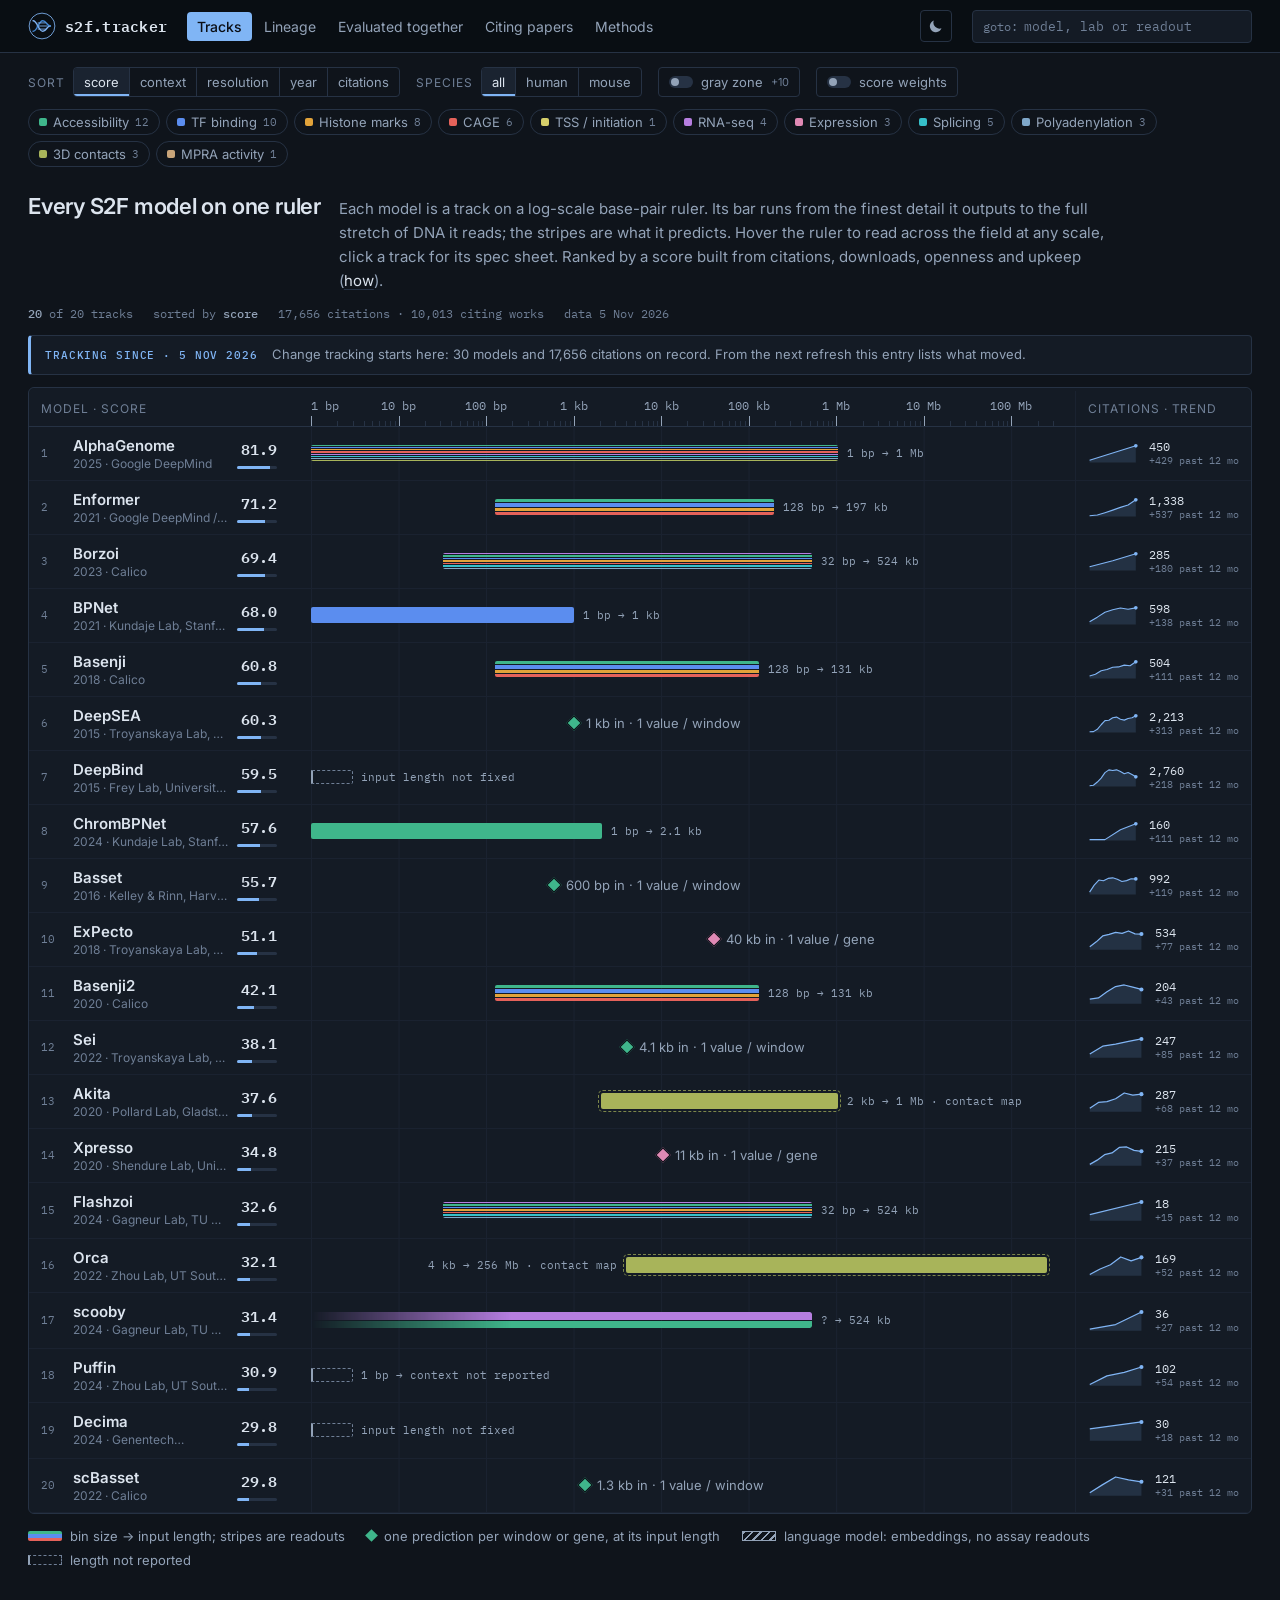
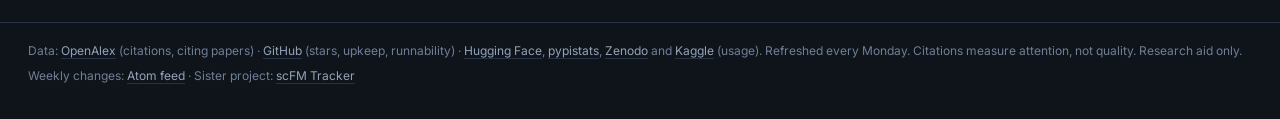
==== commit c08681b1: "add tracker icon logo" ====
--- a/index.html
+++ b/index.html
@@ -11,9 +11,13 @@
 <meta property="og:url" content="https://eastmanmd.github.io/S2F-tracker/">
 <meta property="og:title" content="Sequence-to-Function Model Tracker">
 <meta property="og:description" content="Every sequence-to-function model on one base-pair ruler, ranked by citations, real usage and upkeep.">
-<meta name="twitter:card" content="summary">
+<meta property="og:image" content="https://eastmanmd.github.io/S2F-tracker/assets/social-preview.png">
+<meta property="og:image:alt" content="S2F Tracker logo and the words sequence-to-function models, mapped">
+<meta name="twitter:card" content="summary_large_image">
+<meta name="twitter:image" content="https://eastmanmd.github.io/S2F-tracker/assets/social-preview.png">
 <meta name="theme-color" content="#0a0e14">
 <link rel="alternate" type="application/atom+xml" title="S2F Tracker — weekly changes" href="feed.xml">
+<link rel="icon" type="image/svg+xml" href="assets/logo.svg">
 <link rel="preconnect" href="https://fonts.googleapis.com">
 <link rel="preconnect" href="https://fonts.gstatic.com" crossorigin>
 <link rel="stylesheet" href="https://fonts.googleapis.com/css2?family=IBM+Plex+Mono:wght@400;500;600&family=Inter:ital,wght@0,400;0,500;0,600;1,400&display=swap">
@@ -27,7 +31,7 @@
 <header class="bar" id="bar">
   <div class="wrap bar-in">
     <a class="brand" href="#v=tracks" aria-label="S2F Tracker home">
-      <span class="logo" aria-hidden="true"><i class="nt-a"></i><i class="nt-c"></i><i class="nt-g"></i><i class="nt-t"></i></span>
+      <img class="logo" src="assets/logo.svg" alt="" width="28" height="28">
       <span>s2f.tracker</span>
     </a>
     <nav class="nav" aria-label="Views">
--- a/styles.css
+++ b/styles.css
@@ -3,24 +3,24 @@
 :root{
   color-scheme:dark;
   --deep:#0a0e14; --bg:#0f141b; --panel:#141b25; --raise:#1a2330; --line:#263244; --grid:#1a2230;
-  --ink:#dce4ee; --ink2:#93a3b8; --dim:#6f7f96; --hi:#f2c66d; --sel:#1b2738; --bad:#e5625a; --good:#3fb68b;
+  --ink:#dce4ee; --ink2:#93a3b8; --dim:#6f7f96; --hi:#80b5f5; --sel:#1b2738; --bad:#e5625a; --good:#3fb68b;
   --r-access:#3fb68b; --r-tf:#5b8def; --r-histone:#e2a33a; --r-cage:#e5625a; --r-rna:#b67ee0;
   --r-expr:#e089b4; --r-splice:#36bfc9; --r-contact:#a8b45a; --r-mpra:#c8a479; --r-polya:#7fa7c9; --r-tss:#d6cf6a;
   --c-core:#dce4ee; --c-derivative:#f2c66d; --c-gray:#64738a;
   --sans:"Inter",system-ui,-apple-system,"Segoe UI",sans-serif;
   --mono:"IBM Plex Mono",ui-monospace,SFMono-Regular,Menlo,monospace;
   --barh:52px;
-  --on-hi:#0a0e14; --hi-soft:rgba(242,198,109,.14); --scrim:rgba(5,8,12,.55); --shadow:rgba(0,0,0,.4);
+  --on-hi:#0a0e14; --hi-soft:rgba(128,181,245,.14); --scrim:rgba(5,8,12,.55); --shadow:rgba(0,0,0,.4);
 }
 /* light background: same layout, darker readout colours so thin stripes and
    small labels keep their contrast on white */
 :root[data-theme="light"]{
   color-scheme:light;
   --deep:#ffffff; --bg:#f4f6f9; --panel:#ffffff; --raise:#eef2f6; --line:#d3dae3; --grid:#e7ebf0;
-  --ink:#16202c; --ink2:#46566b; --dim:#647184; --hi:#9a6a0c; --sel:#fbf1d9; --bad:#c2412f; --good:#1d8459;
+  --ink:#16202c; --ink2:#46566b; --dim:#647184; --hi:#245fae; --sel:#e7f0fc; --bad:#c2412f; --good:#1d8459;
   --r-access:#1f9a6b; --r-tf:#3a6cd6; --r-histone:#c4821a; --r-cage:#d0473e; --r-rna:#9157c7;
   --r-expr:#c8568d; --r-splice:#1a97a3; --r-contact:#7a872b; --r-mpra:#9c7b4b; --r-polya:#4d7ca6; --r-tss:#a3951b;
-  --on-hi:#ffffff; --hi-soft:rgba(154,106,12,.12); --scrim:rgba(20,28,40,.35); --shadow:rgba(20,28,40,.18);
+  --on-hi:#ffffff; --hi-soft:rgba(36,95,174,.12); --scrim:rgba(20,28,40,.35); --shadow:rgba(20,28,40,.18);
 }
 *,*::before,*::after{box-sizing:border-box}
 html{-webkit-text-size-adjust:100%;scroll-padding-top:calc(var(--barh) + 12px)}
@@ -41,9 +41,7 @@
 .bar{position:sticky;top:0;z-index:30;background:color-mix(in srgb,var(--deep) 94%,transparent);backdrop-filter:blur(8px);border-bottom:1px solid var(--line);padding-top:env(safe-area-inset-top,0px)}
 .bar-in{display:flex;align-items:center;gap:8px 20px;min-height:var(--barh)}
 .brand{display:flex;align-items:center;gap:9px;font:600 15px var(--mono);letter-spacing:.02em;color:var(--ink);text-decoration:none;white-space:nowrap}
-.logo{display:grid;grid-template-columns:repeat(4,4px);gap:2px;height:18px;align-items:end}
-.logo i{display:block;border-radius:1px}
-.nt-a{height:100%;background:var(--r-access)}.nt-c{height:60%;background:var(--r-tf)}.nt-g{height:80%;background:var(--r-histone)}.nt-t{height:40%;background:var(--r-cage)}
+.logo{display:block;width:28px;height:28px;flex:none}
 .nav{display:flex;gap:2px;overflow-x:auto;scrollbar-width:none}
 .nav::-webkit-scrollbar{display:none}
 .nav a{padding:6px 10px;border-radius:4px;font:14px var(--sans);color:var(--ink2);text-decoration:none;white-space:nowrap}
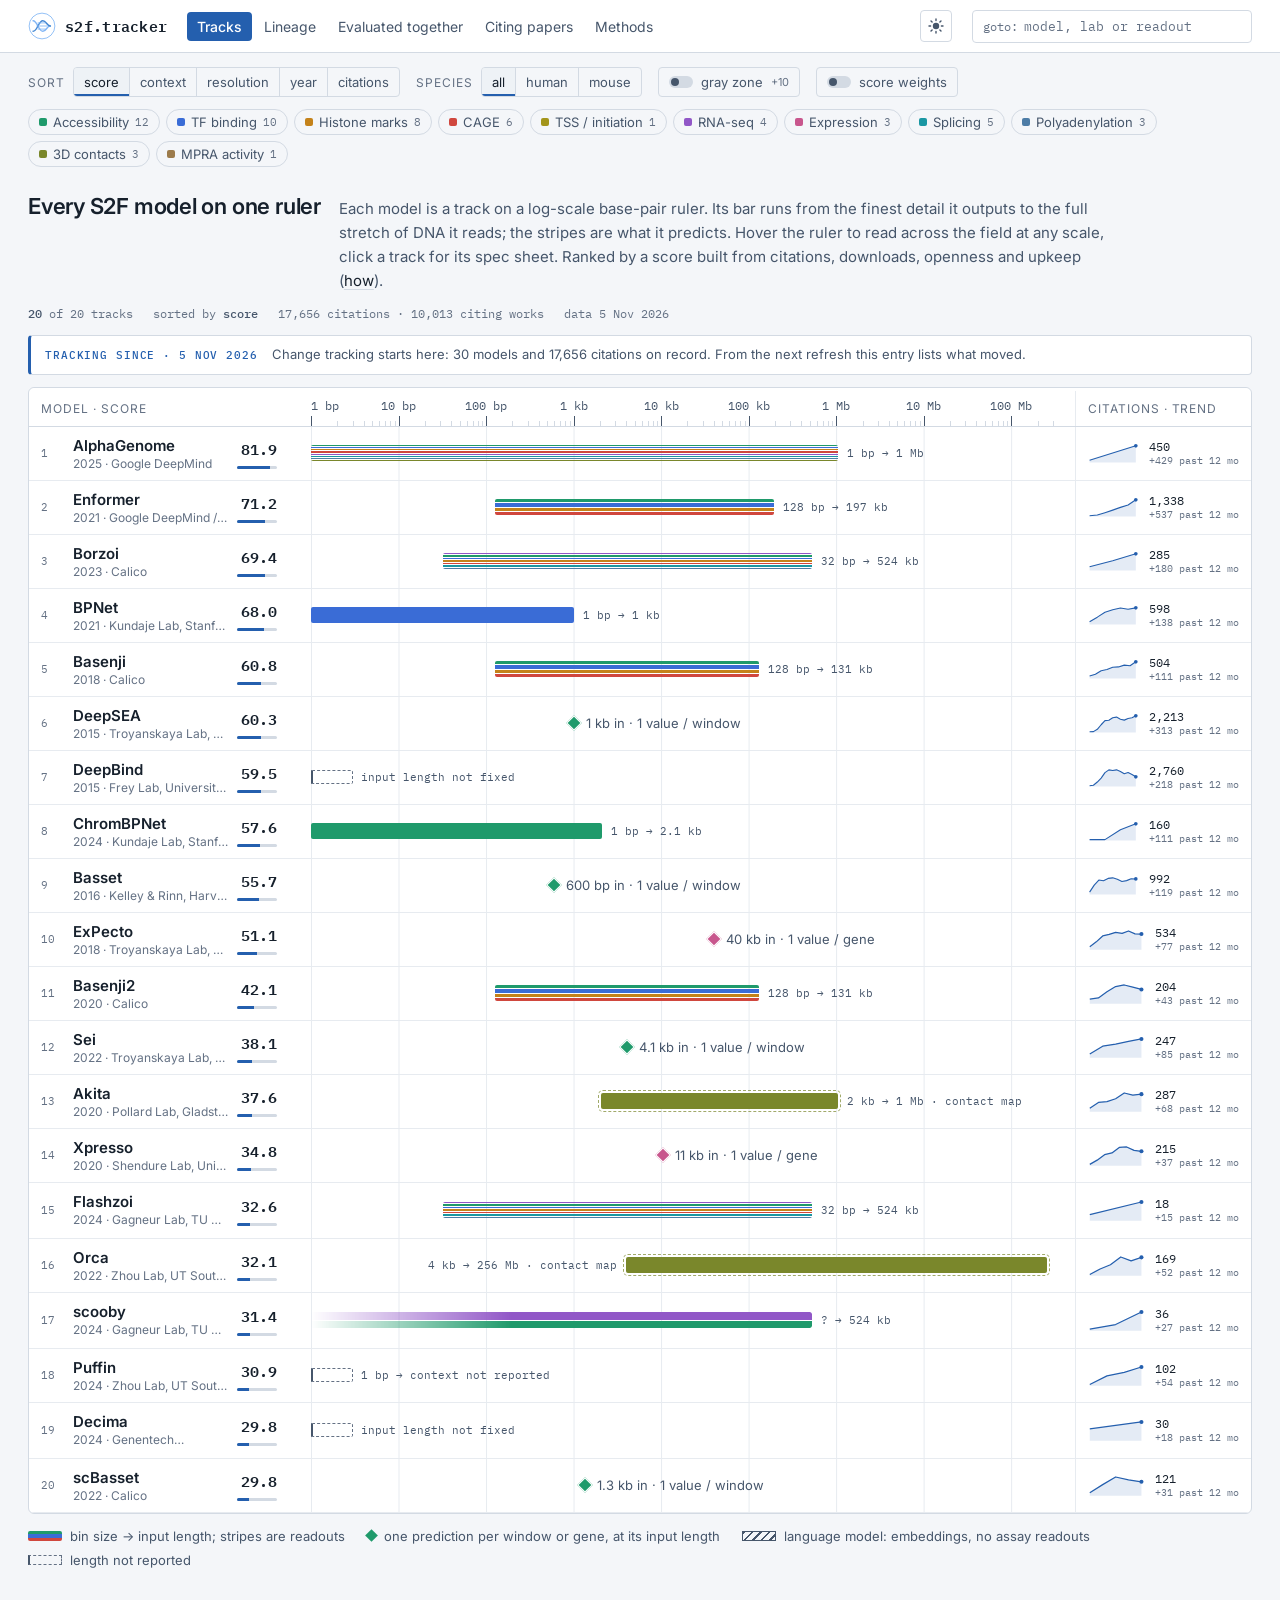
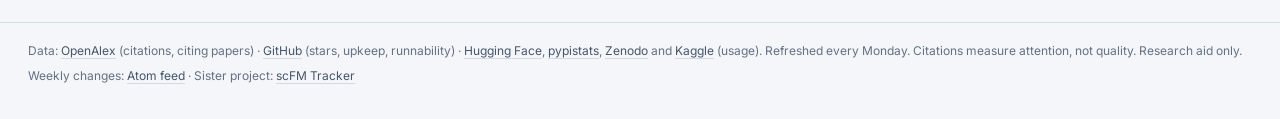
==== commit b2fe8f3e: "set light theme as default" ====
--- a/index.html
+++ b/index.html
@@ -15,15 +15,16 @@
 <meta property="og:image:alt" content="S2F Tracker logo and the words sequence-to-function models, mapped">
 <meta name="twitter:card" content="summary_large_image">
 <meta name="twitter:image" content="https://eastmanmd.github.io/S2F-tracker/assets/social-preview.png">
-<meta name="theme-color" content="#0a0e14">
+<meta name="theme-color" content="#ffffff">
 <link rel="alternate" type="application/atom+xml" title="S2F Tracker — weekly changes" href="feed.xml">
 <link rel="icon" type="image/svg+xml" href="assets/logo.svg">
 <link rel="preconnect" href="https://fonts.googleapis.com">
 <link rel="preconnect" href="https://fonts.gstatic.com" crossorigin>
 <link rel="stylesheet" href="https://fonts.googleapis.com/css2?family=IBM+Plex+Mono:wght@400;500;600&family=Inter:ital,wght@0,400;0,500;0,600;1,400&display=swap">
 <link rel="stylesheet" href="styles.css">
-<script>/* set the saved theme before first paint, so a light-mode visitor never sees a dark flash */
-try { if (localStorage.getItem("s2f-theme") === "light") document.documentElement.dataset.theme = "light"; } catch (e) {}</script>
+<script>/* Apply the saved theme before first paint; default to light. */
+try { if (localStorage.getItem("s2f-theme") !== "dark") document.documentElement.dataset.theme = "light"; }
+catch (e) { document.documentElement.dataset.theme = "light"; }</script>
 </head>
 <body>
 <a class="skip" href="#main">Skip to content</a>
@@ -41,7 +42,7 @@
       <a href="#v=papers" data-view="papers">Citing papers</a>
       <a href="#v=methods" data-view="methods">Methods</a>
     </nav>
-    <button class="theme" id="theme-btn" type="button" aria-label="Switch to light background" title="Switch to light background">
+    <button class="theme" id="theme-btn" type="button" aria-label="Switch to dark background" title="Switch to dark background">
       <svg class="moon" viewBox="0 0 16 16" aria-hidden="true"><path d="M13.5 10.2A6 6 0 0 1 5.8 2.5a6 6 0 1 0 7.7 7.7z" fill="currentColor"/></svg>
       <svg class="sun" viewBox="0 0 16 16" aria-hidden="true"><circle cx="8" cy="8" r="3.2" fill="currentColor"/><g stroke="currentColor" stroke-width="1.4" stroke-linecap="round"><path d="M8 1v1.6M8 13.4V15M1 8h1.6M13.4 8H15M3 3l1.1 1.1M11.9 11.9 13 13M3 13l1.1-1.1M11.9 4.1 13 3"/></g></svg>
     </button>
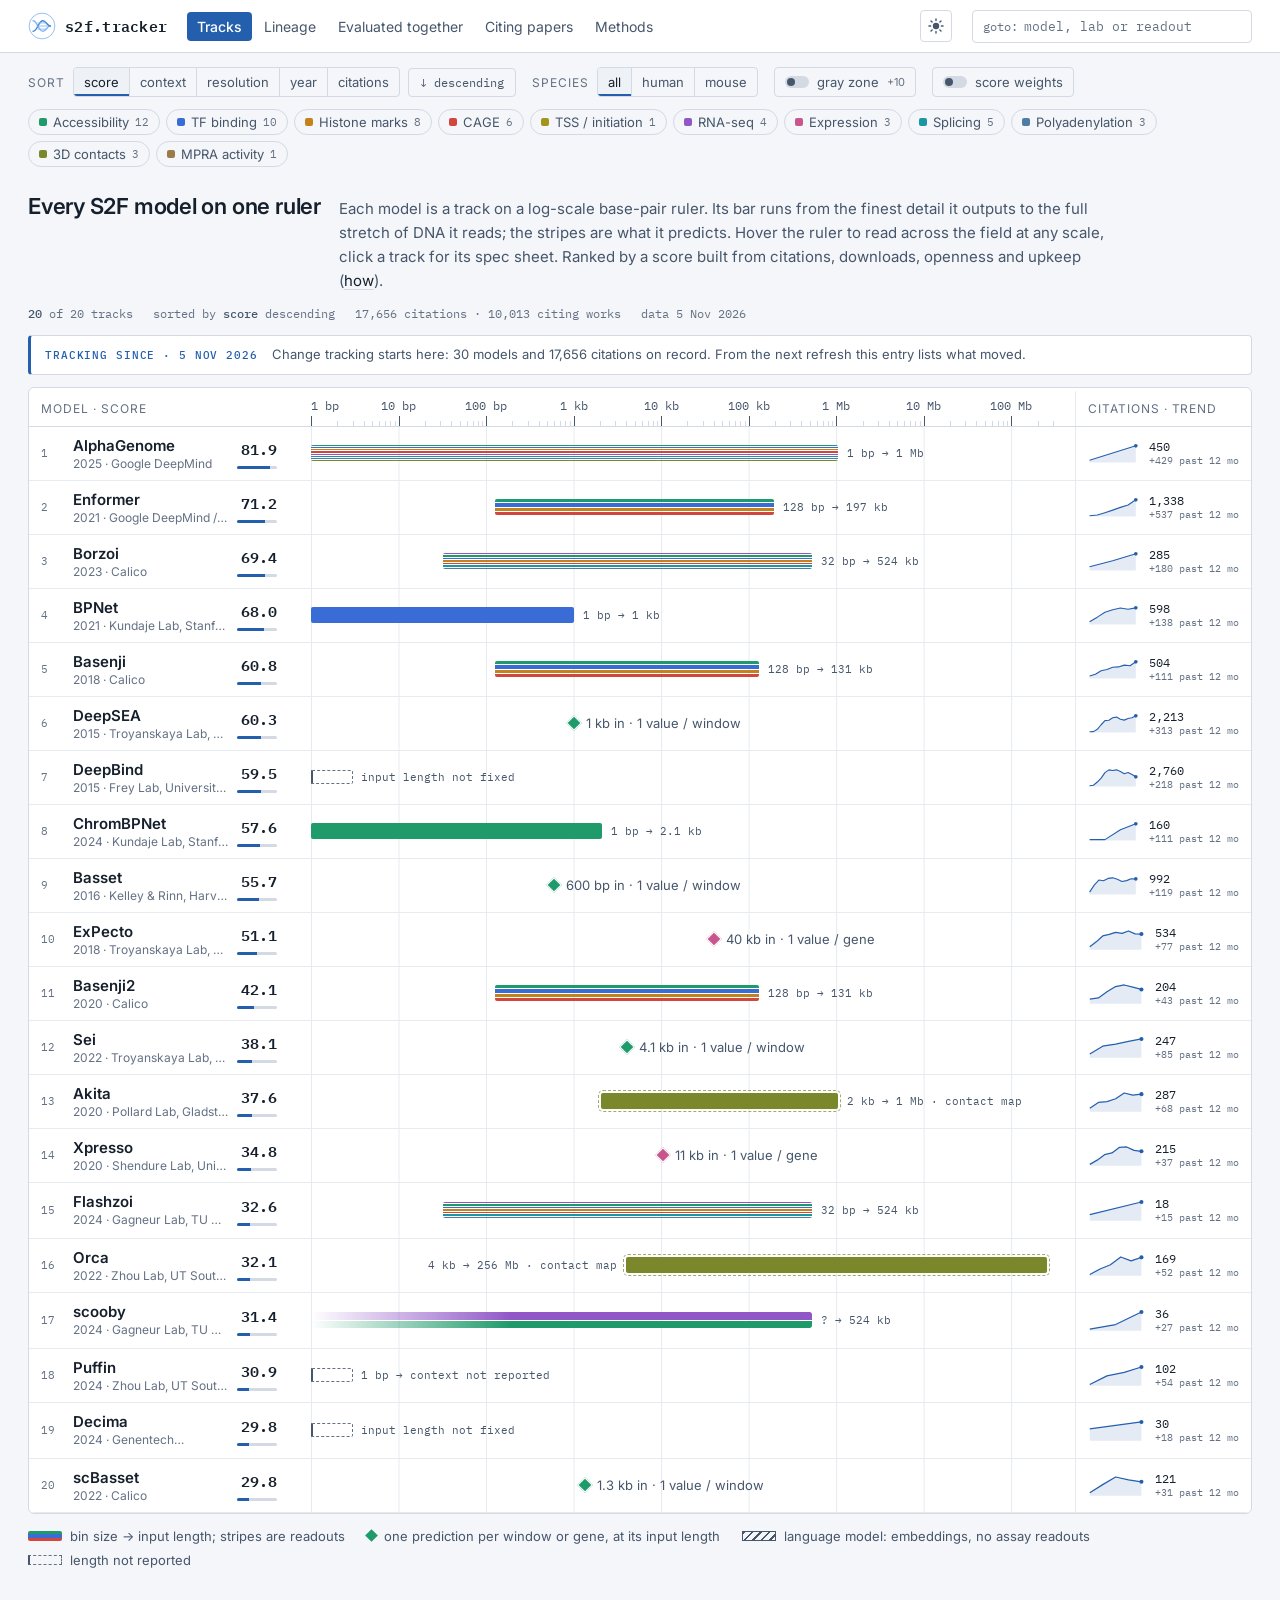
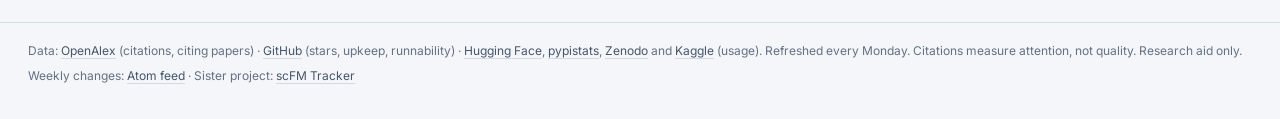
==== commit 4e302733: "add toggle for sort order asc vs desc" ====
--- a/index.html
+++ b/index.html
@@ -59,6 +59,7 @@
     <div class="ctl-row">
       <div class="ctl" id="ctl-sort"><span>sort</span>
         <div class="seg"><button data-sort="score">score</button><button data-sort="context">context</button><button data-sort="resolution">resolution</button><button data-sort="year">year</button><button data-sort="citations">citations</button></div>
+        <button class="btn" type="button" id="sort-direction" aria-label="Reverse sort order"></button>
       </div>
       <div class="ctl"><span>species</span>
         <div class="seg"><button data-sp="all">all</button><button data-sp="human">human</button><button data-sp="mouse">mouse</button></div>
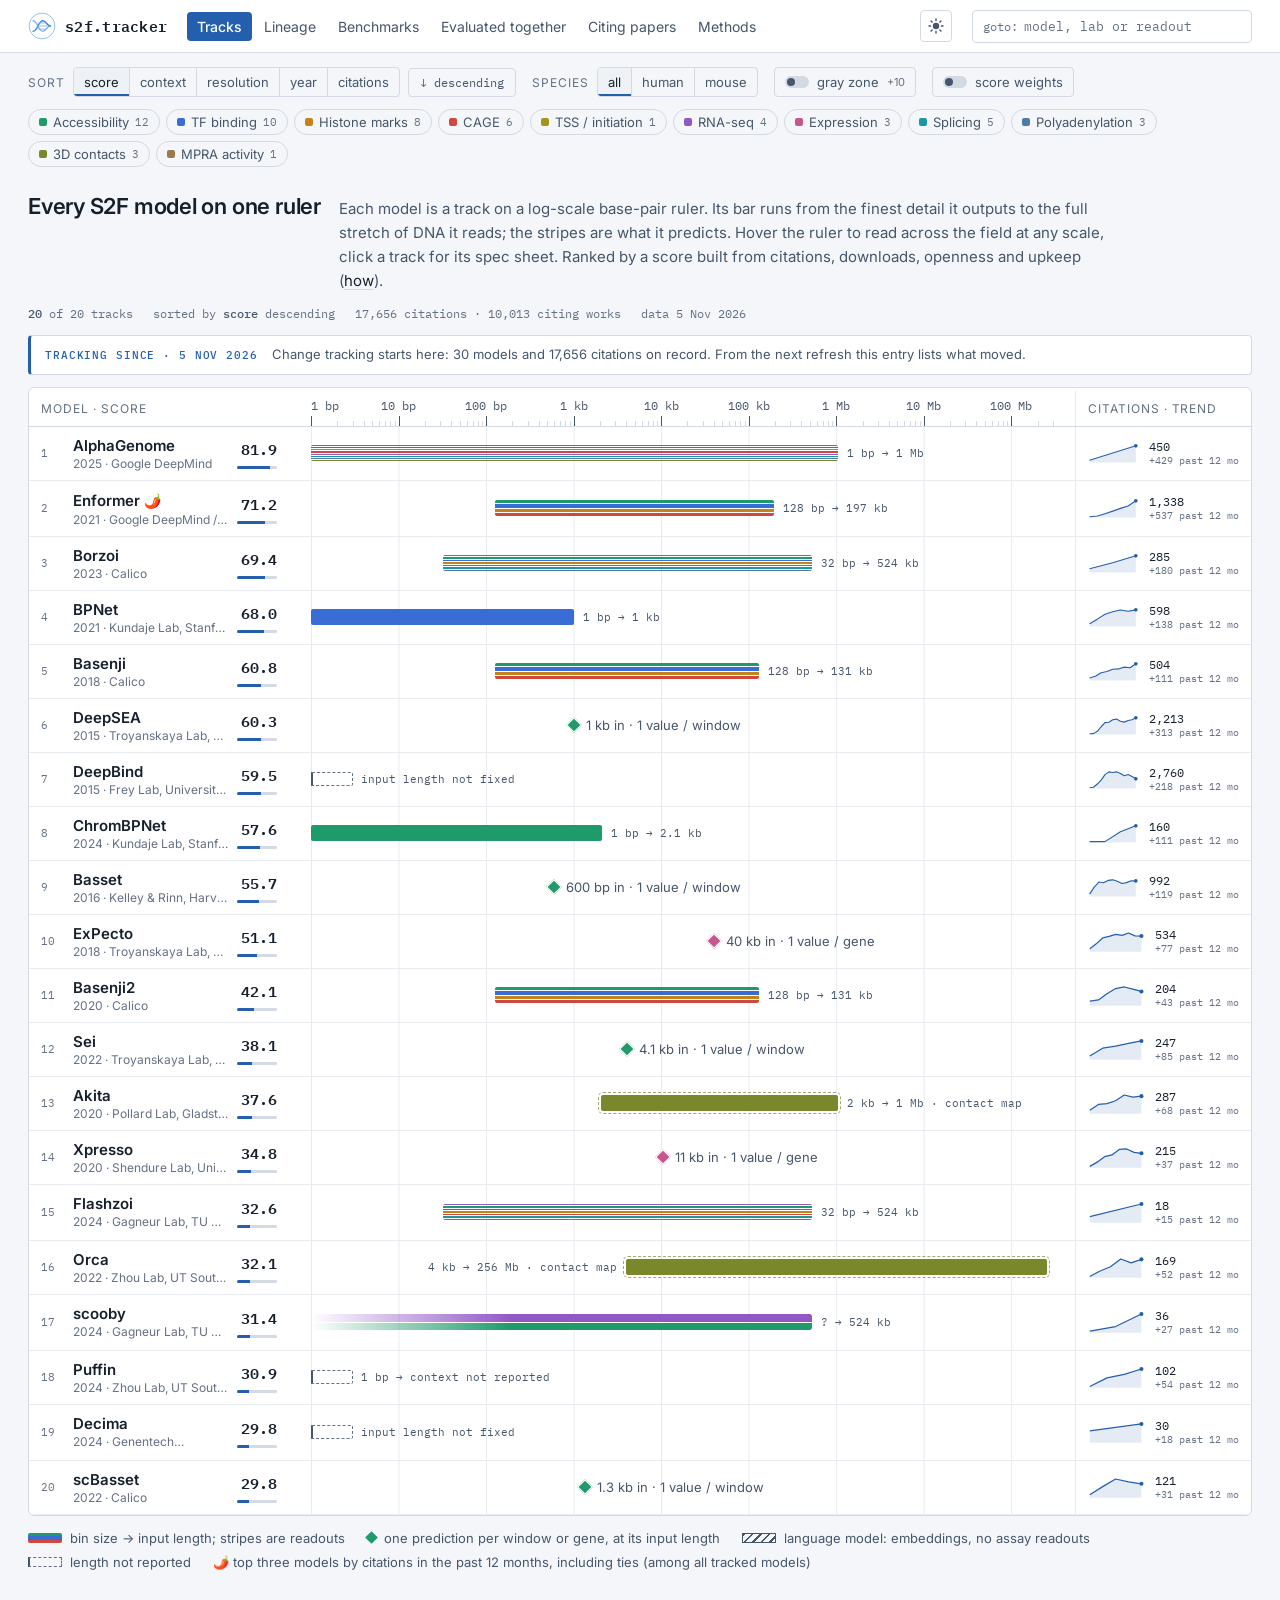
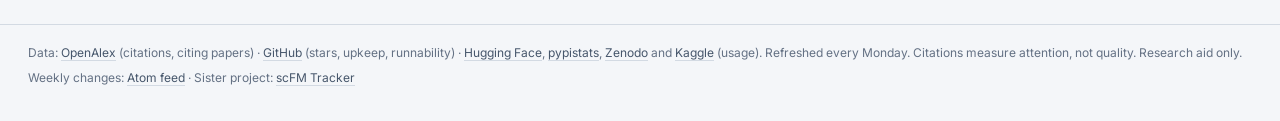
==== commit aacbe4c2: "feat: add benchmark functionality" ====
--- a/index.html
+++ b/index.html
@@ -38,6 +38,7 @@
     <nav class="nav" aria-label="Views">
       <a href="#v=tracks" data-view="tracks">Tracks</a>
       <a href="#v=lineage" data-view="lineage">Lineage</a>
+      <a href="#v=benchmarks" data-view="benchmarks">Benchmarks</a>
       <a href="#v=pairs" data-view="pairs">Evaluated together</a>
       <a href="#v=papers" data-view="papers">Citing papers</a>
       <a href="#v=methods" data-view="methods">Methods</a>
@@ -73,6 +74,7 @@
 
   <section id="view-tracks" class="view" hidden></section>
   <section id="view-lineage" class="view" hidden></section>
+  <section id="view-benchmarks" class="view" hidden></section>
   <section id="view-pairs" class="view" hidden></section>
   <section id="view-papers" class="view" hidden></section>
   <section id="view-methods" class="view" hidden></section>
--- a/styles.css
+++ b/styles.css
@@ -138,7 +138,9 @@
 .row[aria-selected="true"]{background:var(--sel);box-shadow:inset 3px 0 0 var(--hi)}
 .lab{display:grid;grid-template-columns:24px minmax(0,1fr) auto;gap:1px 8px;align-items:center;padding:9px 12px;min-width:0}
 .rank{grid-row:1 / span 2;font:11px var(--mono);color:var(--dim);font-variant-numeric:tabular-nums}
+.name-wrap{display:flex;align-items:center;gap:4px;min-width:0}
 .name{font:600 15px var(--sans);color:var(--ink);white-space:nowrap;overflow:hidden;text-overflow:ellipsis}
+.hot{flex:none;font-size:14px}
 .meta{grid-column:2;font:12px var(--sans);color:var(--dim);white-space:nowrap;overflow:hidden;text-overflow:ellipsis}
 .meta .tag{margin-left:6px}
 .score{grid-column:3;grid-row:1 / span 2;display:grid;justify-items:end;gap:4px;font:600 15px var(--mono);color:var(--ink);font-variant-numeric:tabular-nums}
@@ -263,7 +265,39 @@
 .toplist button:hover{color:var(--hi)}
 .toplist b{font:500 12px var(--mono);color:var(--ink2)}
 
+/* ---------- benchmarks ---------- */
+.benchmark-select{display:flex;flex-wrap:wrap;align-items:center;gap:8px;margin:0 0 16px;font:12px var(--mono);color:var(--ink2)}
+.benchmark-select select{max-width:100%;padding:7px 9px;border:1px solid var(--line);border-radius:4px;background:var(--panel);color:var(--ink);font:13px var(--sans)}
+.benchmark-layout{display:grid;grid-template-columns:minmax(0,2fr) minmax(260px,1fr);gap:16px;align-items:start}
+.benchmark-results,.benchmark-context{padding:18px}
+.benchmark-heading{display:flex;flex-wrap:wrap;justify-content:space-between;align-items:baseline;gap:8px 16px}
+.benchmark-heading h2,.benchmark-context h2{margin:4px 0 8px;font:600 17px var(--sans);color:var(--ink)}
+.benchmark-category{font:11px var(--mono);text-transform:uppercase;color:var(--hi)}
+.benchmark-metric{font:12px var(--mono);color:var(--ink2)}
+.benchmark-table-wrap{overflow-x:auto}
+.benchmark-table{width:100%;border-collapse:collapse;text-align:left;font:13px var(--sans)}
+.benchmark-table th,.benchmark-table td{padding:10px 8px;border-bottom:1px solid var(--grid);vertical-align:top}
+.benchmark-table thead th{color:var(--dim);font:11px var(--mono);text-transform:uppercase}
+.benchmark-table tbody th{font-weight:600}
+.benchmark-table button{color:var(--hi);text-align:left}
+.benchmark-table button:hover{text-decoration:underline}
+.benchmark-value{font:600 13px var(--mono);text-align:right}
+.benchmark-table th:last-child{text-align:right}
+.benchmark-context p,.benchmark-missing{font:13px/1.55 var(--sans);color:var(--ink2)}
+.benchmark-context b{color:var(--ink)}
+.benchmark-missing{margin-top:14px}
+.benchmark-missing summary{cursor:pointer;color:var(--hi)}
+.benchmark-foot{margin-top:14px}
+@media(max-width:860px){.benchmark-layout{grid-template-columns:minmax(0,1fr)}}
+
 /* ---------- papers ---------- */
+.paper-tabs{margin-bottom:16px}
+.export-form{padding:18px}
+.export-fields{display:flex;flex-wrap:wrap;gap:12px 16px}
+.export-fields label{display:grid;gap:5px;font:12px var(--mono);color:var(--ink2)}
+.export-fields input,.export-fields select{background:var(--panel);color:var(--ink);border:1px solid var(--line);border-radius:4px;padding:6px 8px;font:12px var(--mono);max-width:100%}
+#export-status{font:12px var(--sans);color:var(--ink2)}
+.export-form button:disabled{opacity:.55;cursor:wait}
 .pfilters{display:flex;flex-wrap:wrap;gap:10px 16px;align-items:center;padding-block:4px 14px}
 .pfilters select{background:var(--panel);color:var(--ink);border:1px solid var(--line);border-radius:4px;padding:6px 8px;font:12px var(--mono);max-width:100%}
 .papers{padding:4px 16px}
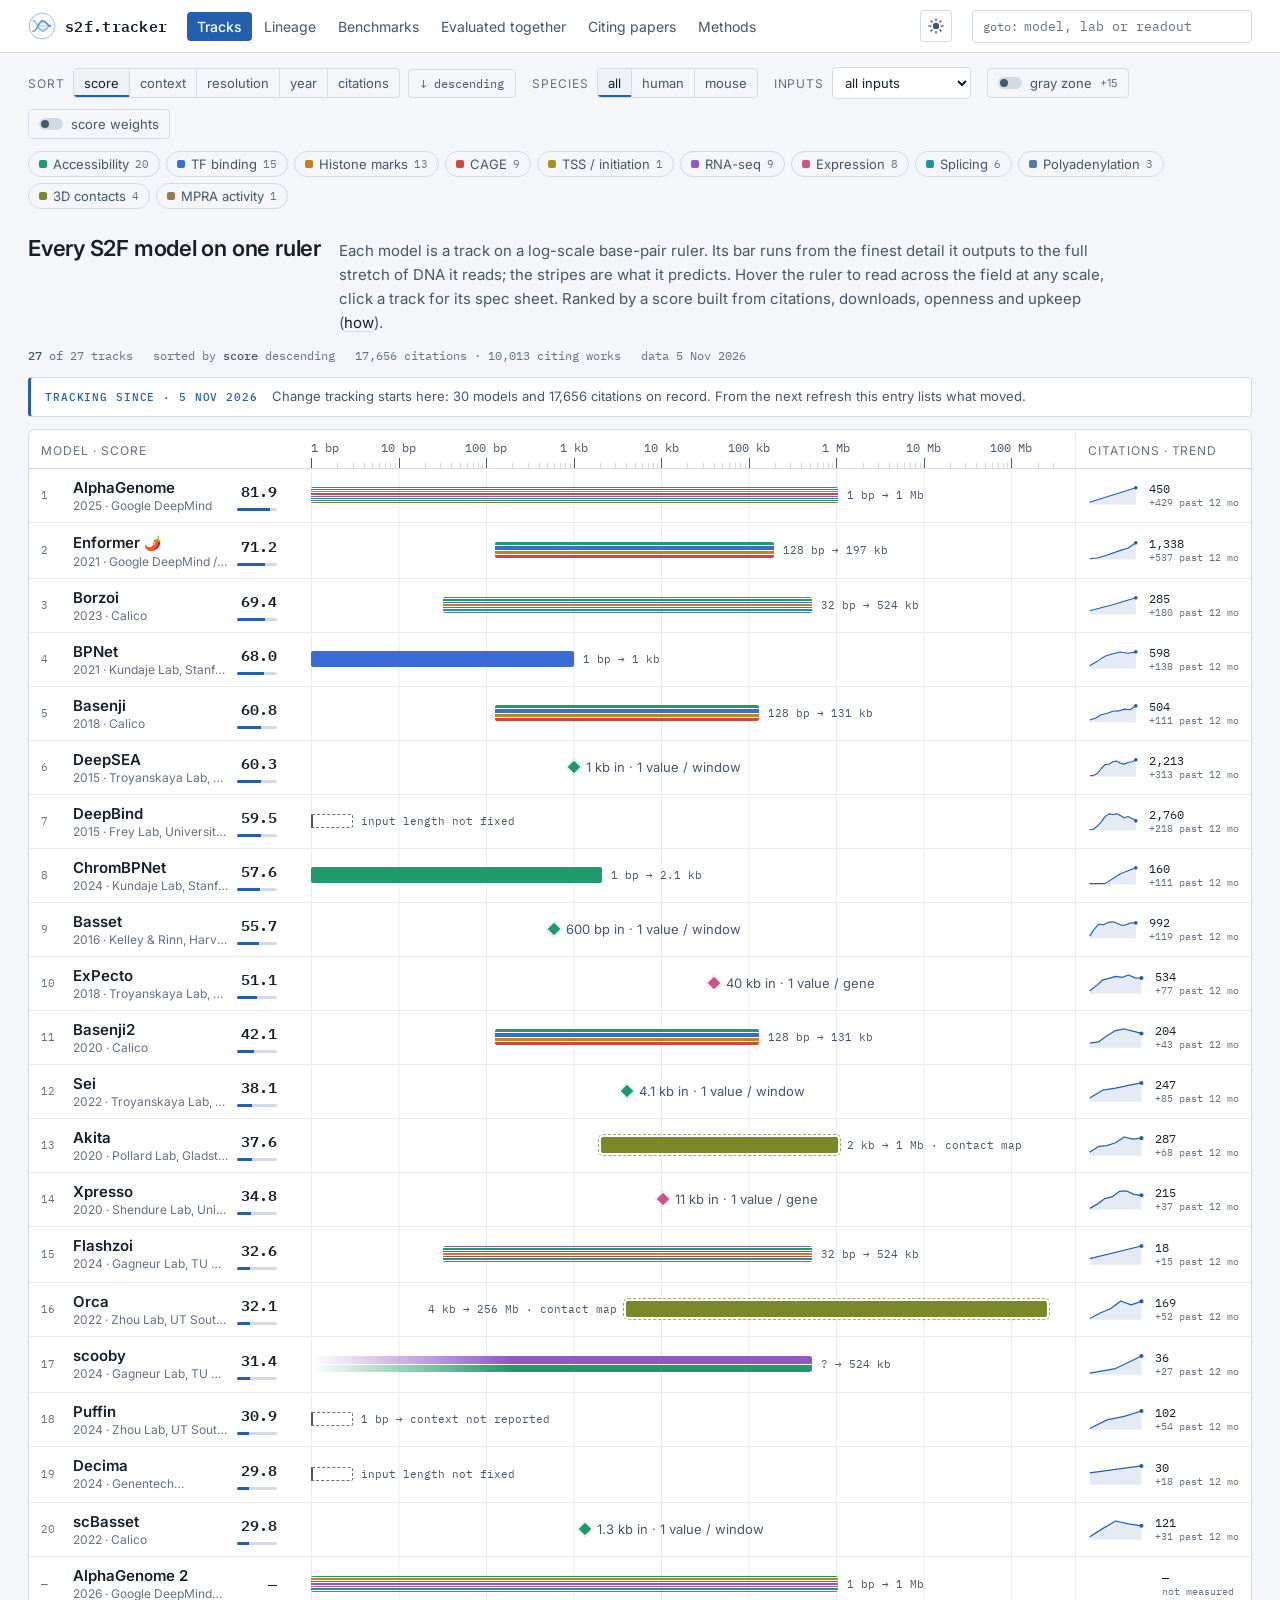
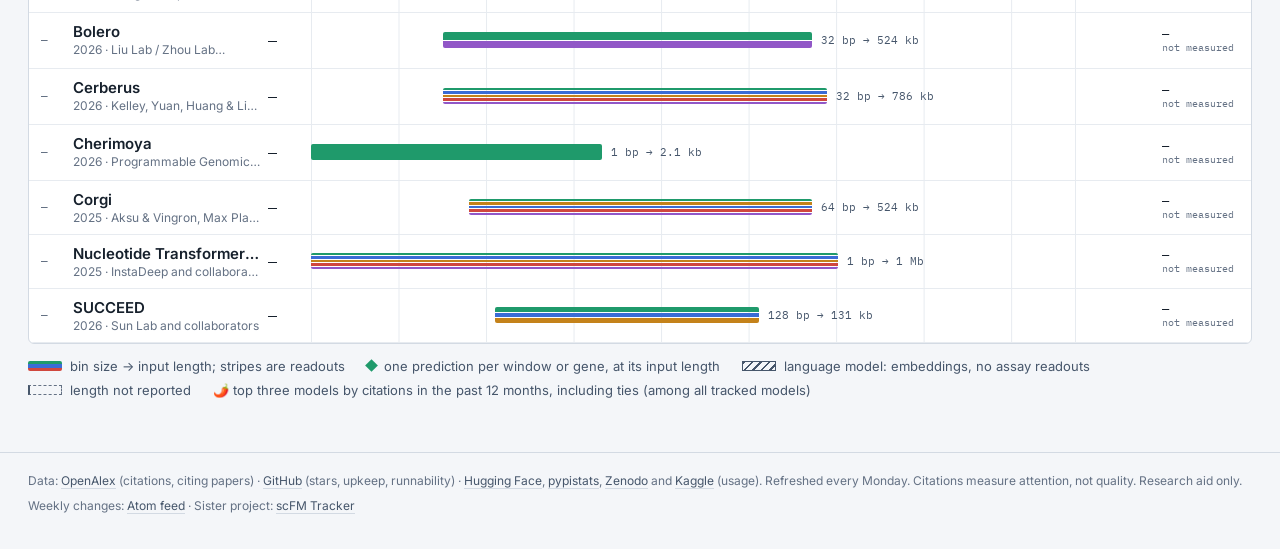
==== commit e3d958b0: "add S2F input filter" ====
--- a/index.html
+++ b/index.html
@@ -65,6 +65,14 @@
       <div class="ctl"><span>species</span>
         <div class="seg"><button data-sp="all">all</button><button data-sp="human">human</button><button data-sp="mouse">mouse</button></div>
       </div>
+      <div class="ctl"><label for="input-filter">inputs</label>
+        <select id="input-filter" aria-label="Filter models by prediction inputs" title="DNA only needs no extra biological context beyond sequence and routine species selection. Additional inputs require other biological context or features.">
+          <option value="all">all inputs</option>
+          <option value="dna-only">DNA only</option>
+          <option value="additional">additional inputs</option>
+          <option value="unknown">unknown</option>
+        </select>
+      </div>
       <button class="toggle" data-gray type="button"><i aria-hidden="true"></i>gray zone <small id="gray-count"></small></button>
       <button class="toggle" id="weights-btn" type="button" aria-expanded="false" aria-controls="weights"><i aria-hidden="true"></i>score weights</button>
     </div>
--- a/styles.css
+++ b/styles.css
@@ -85,7 +85,8 @@
 .controls{padding-top:14px}
 .ctl-row{display:flex;flex-wrap:wrap;align-items:center;gap:10px 16px}
 .ctl{display:flex;flex-wrap:wrap;align-items:center;gap:8px}
-.ctl>span{font:12px var(--sans);color:var(--dim);text-transform:uppercase;letter-spacing:.08em}
+.ctl>span,.ctl>label{font:12px var(--sans);color:var(--dim);text-transform:uppercase;letter-spacing:.08em}
+.ctl select{max-width:100%;background:var(--panel);color:var(--ink);border:1px solid var(--line);border-radius:4px;padding:6px 8px;font:13px var(--sans)}
 .seg{display:inline-flex;border:1px solid var(--line);border-radius:4px;overflow:hidden;max-width:100%;overflow-x:auto;scrollbar-width:none}
 .seg button{padding:6px 10px;font:13px var(--sans);color:var(--ink2);white-space:nowrap}
 .seg button+button{border-left:1px solid var(--line)}
